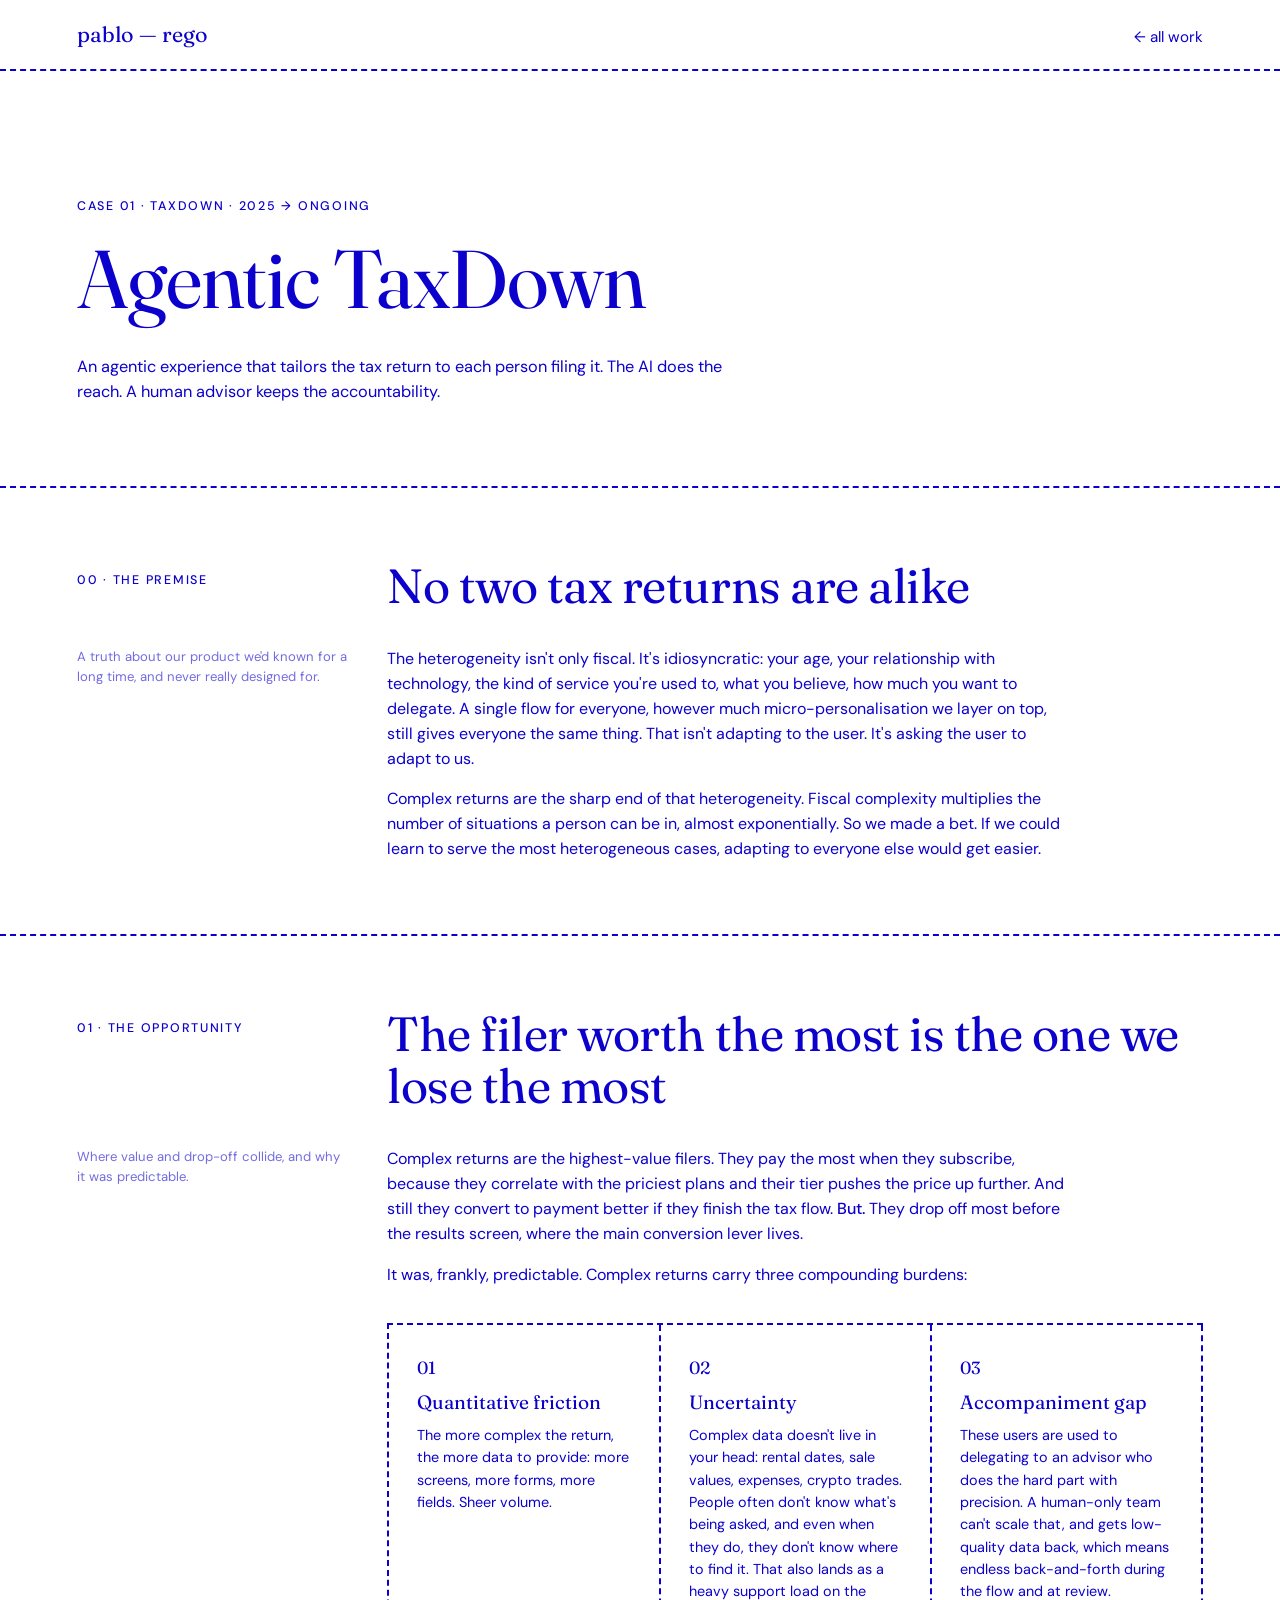
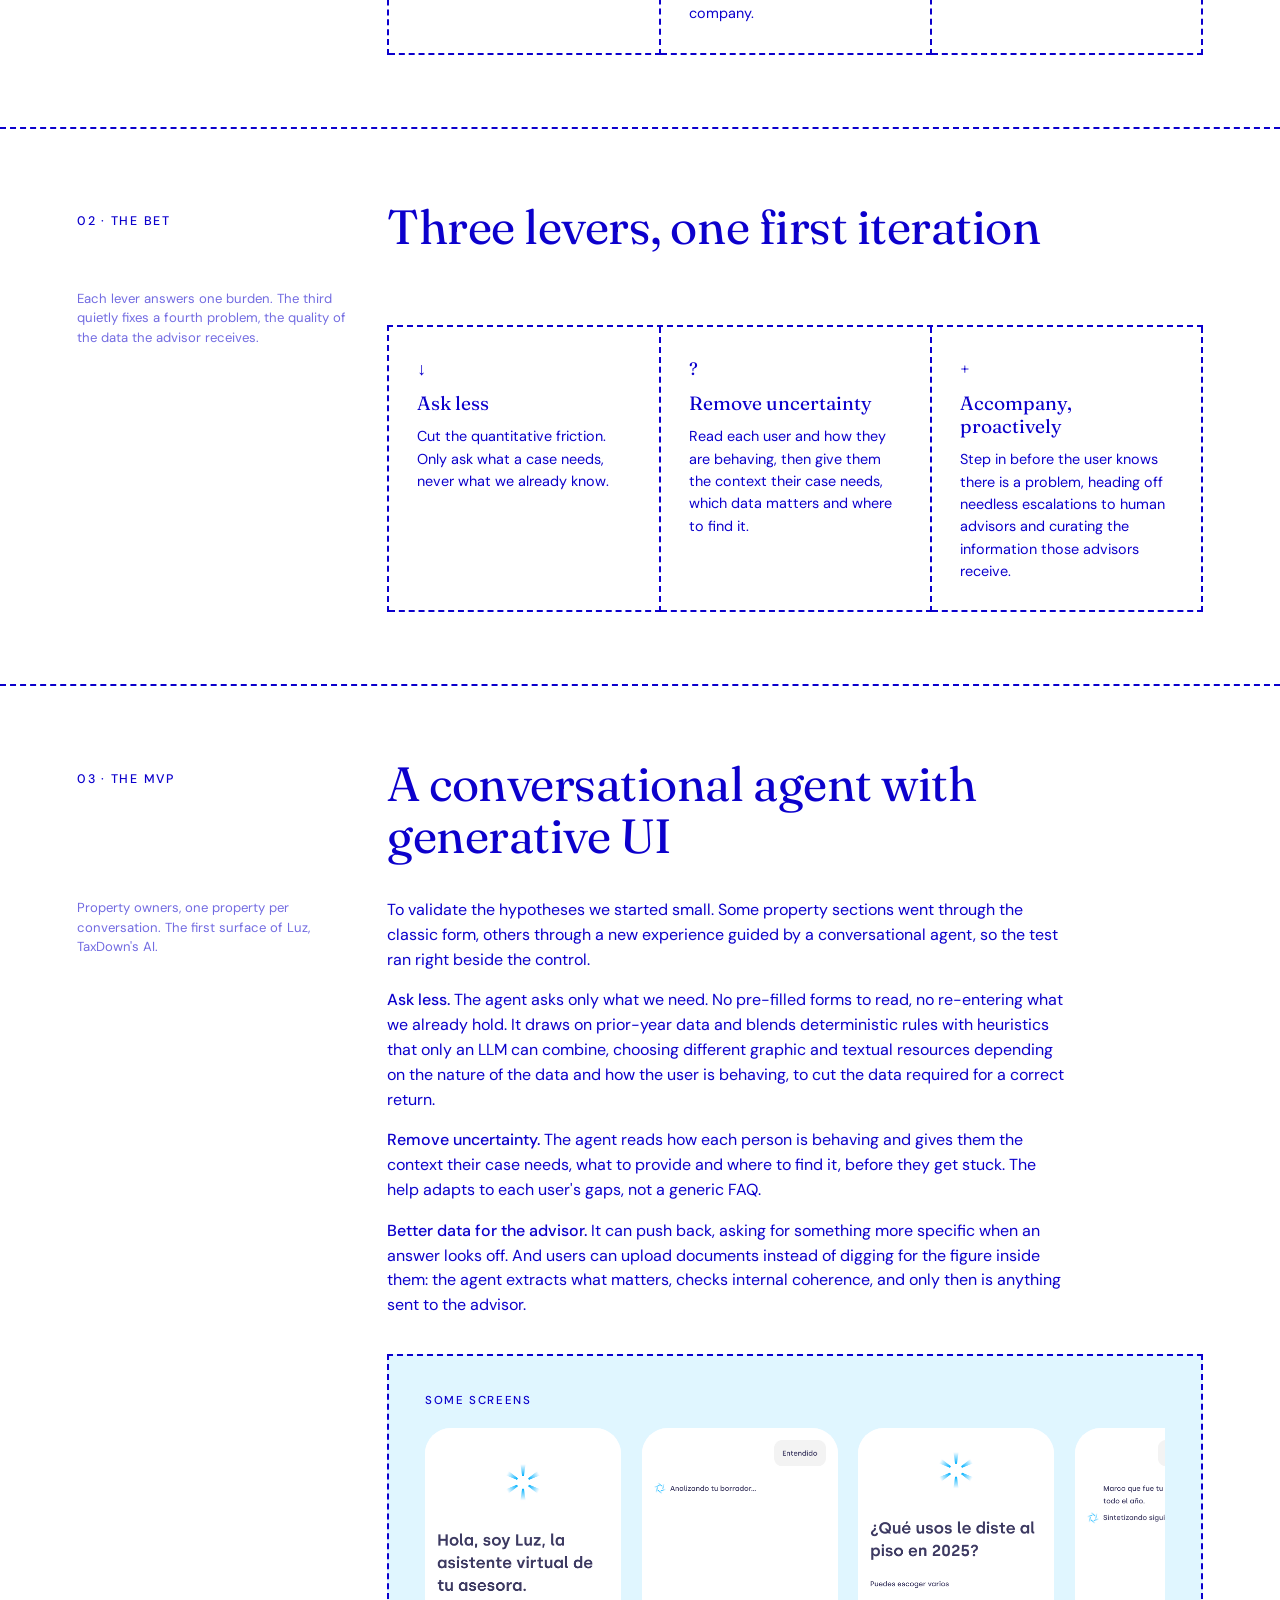
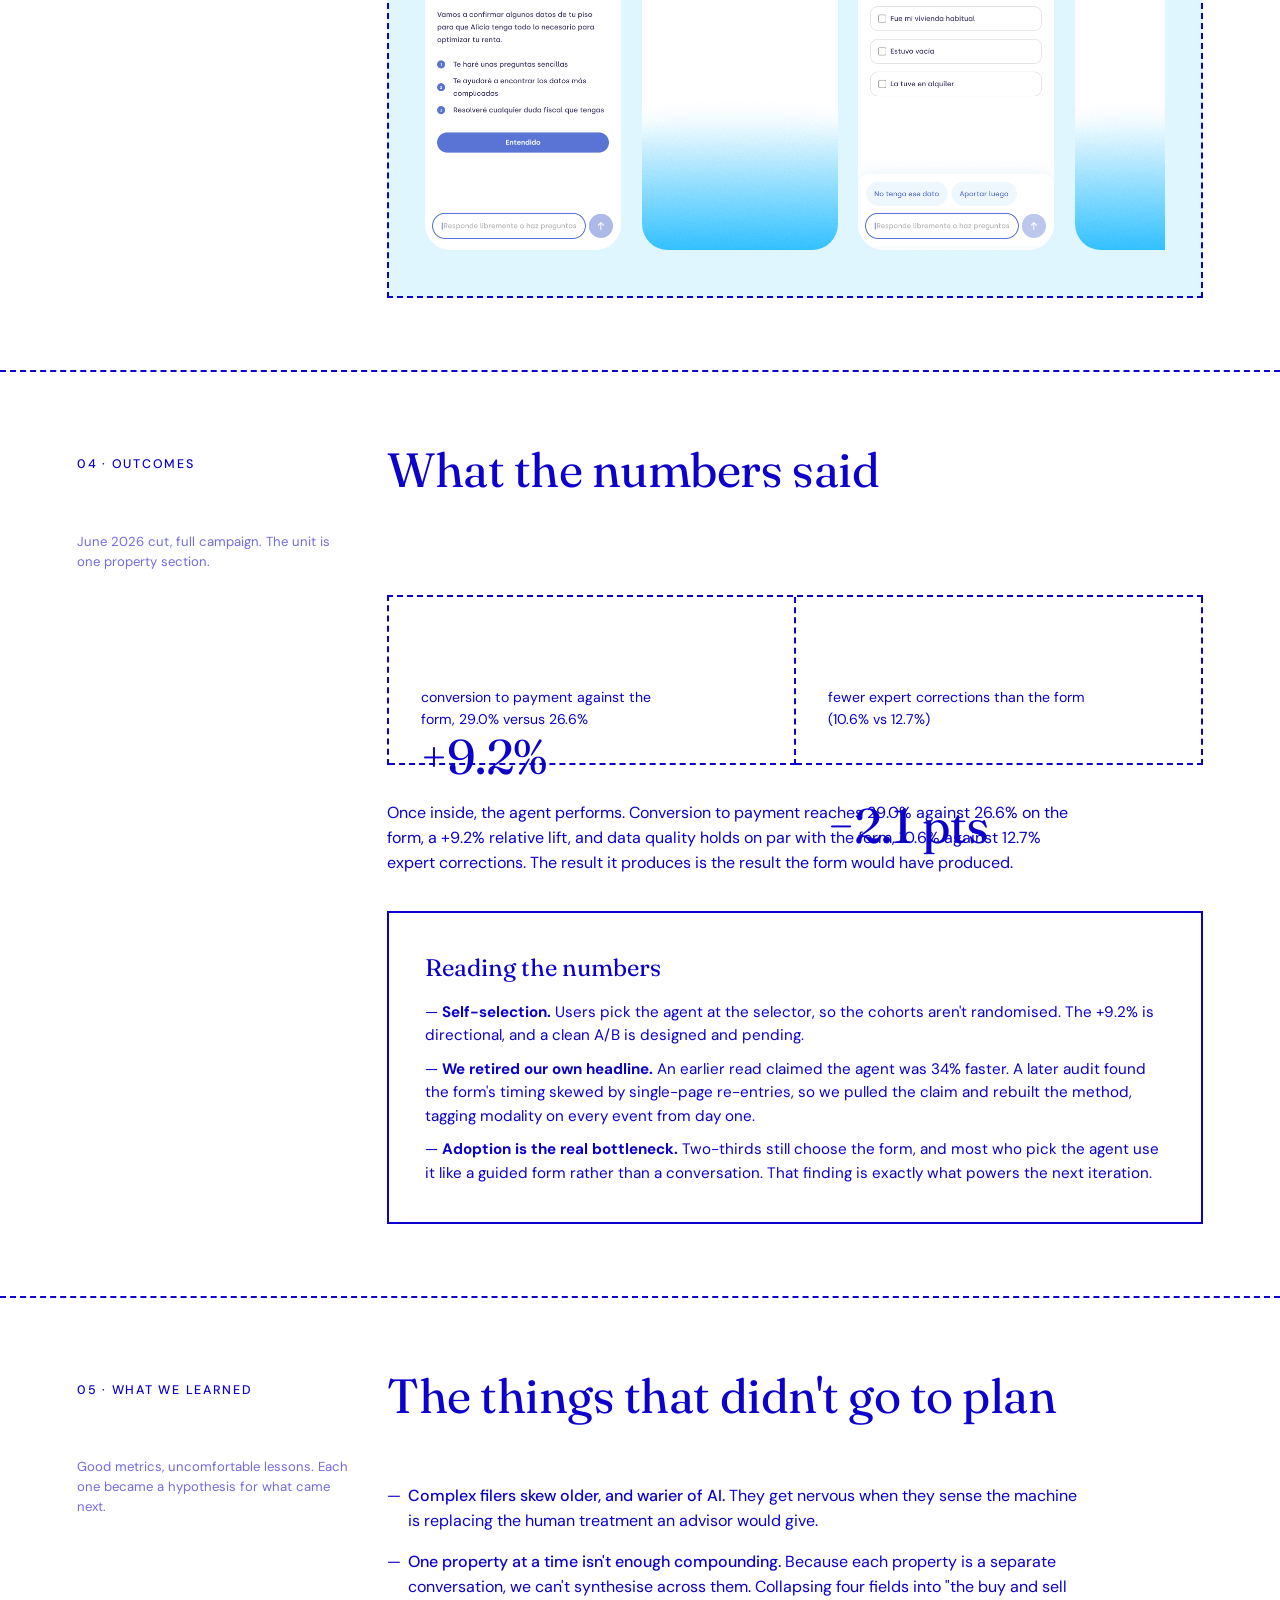
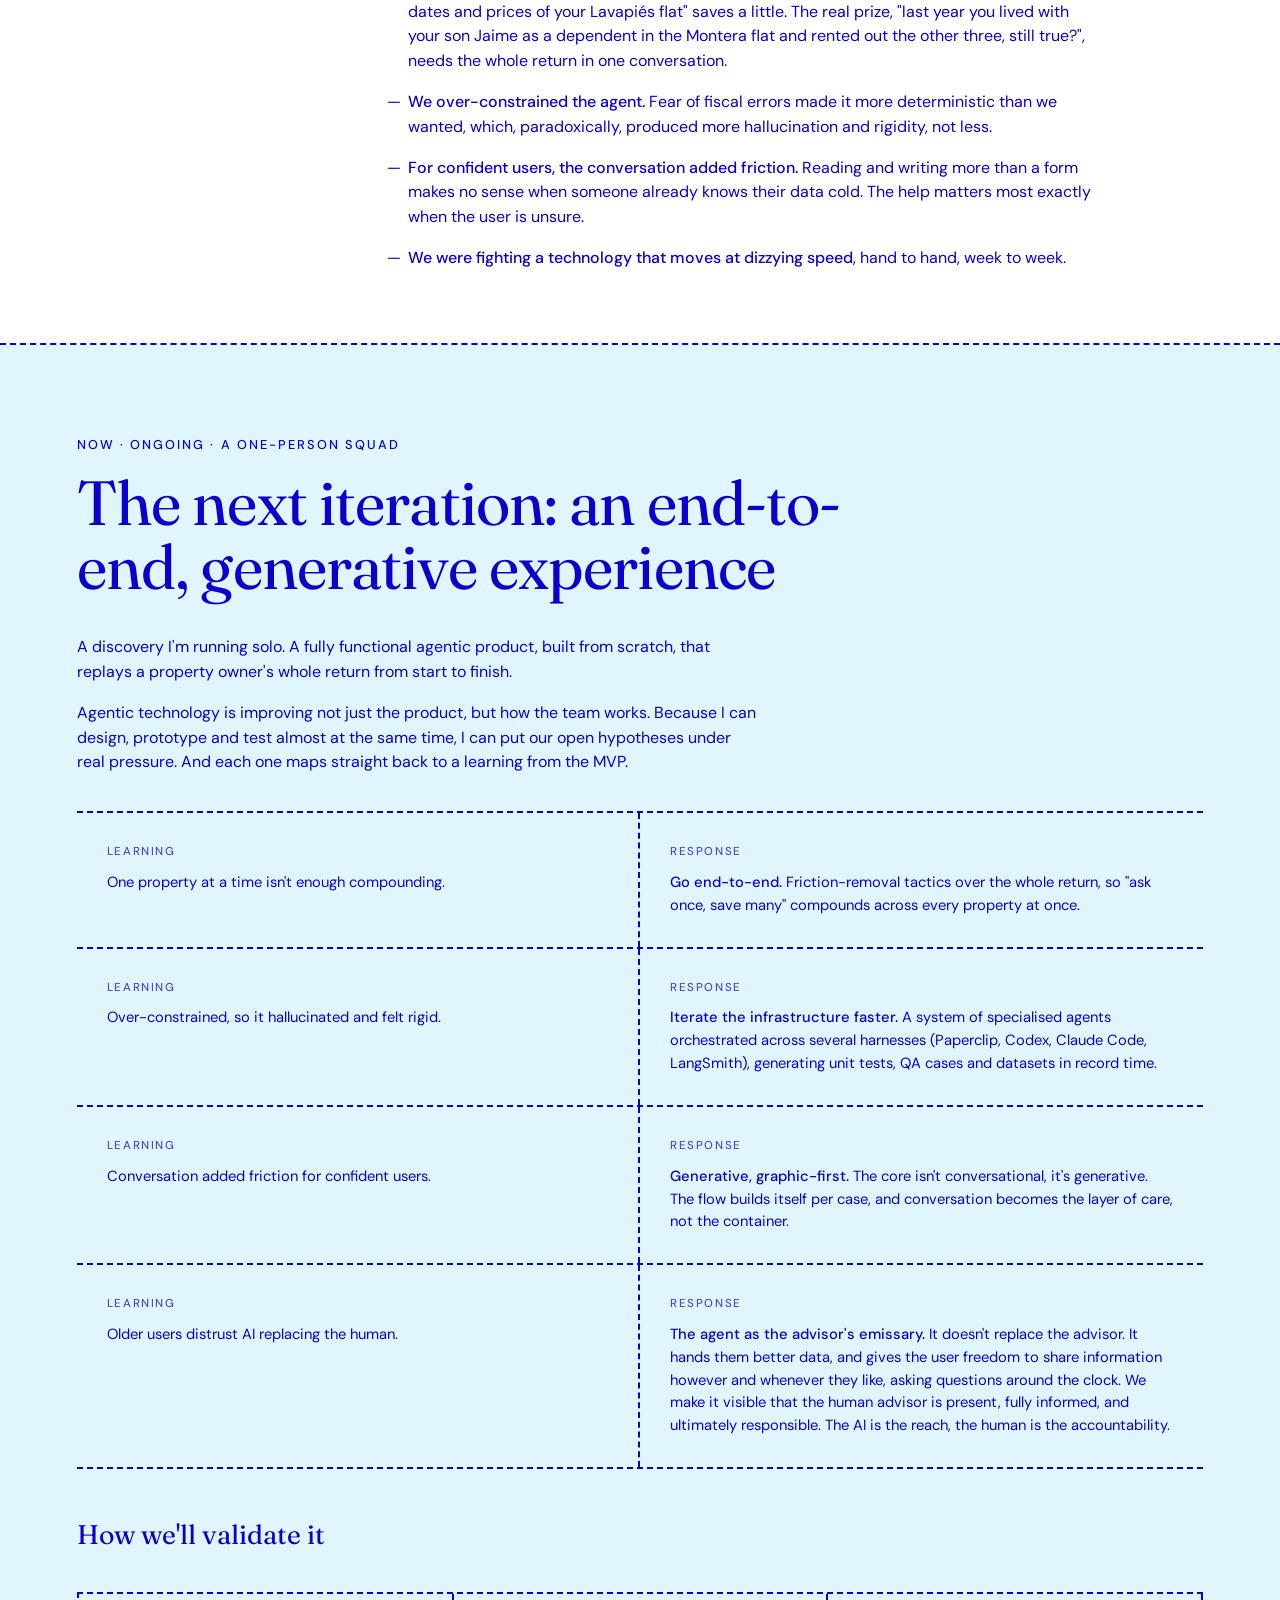
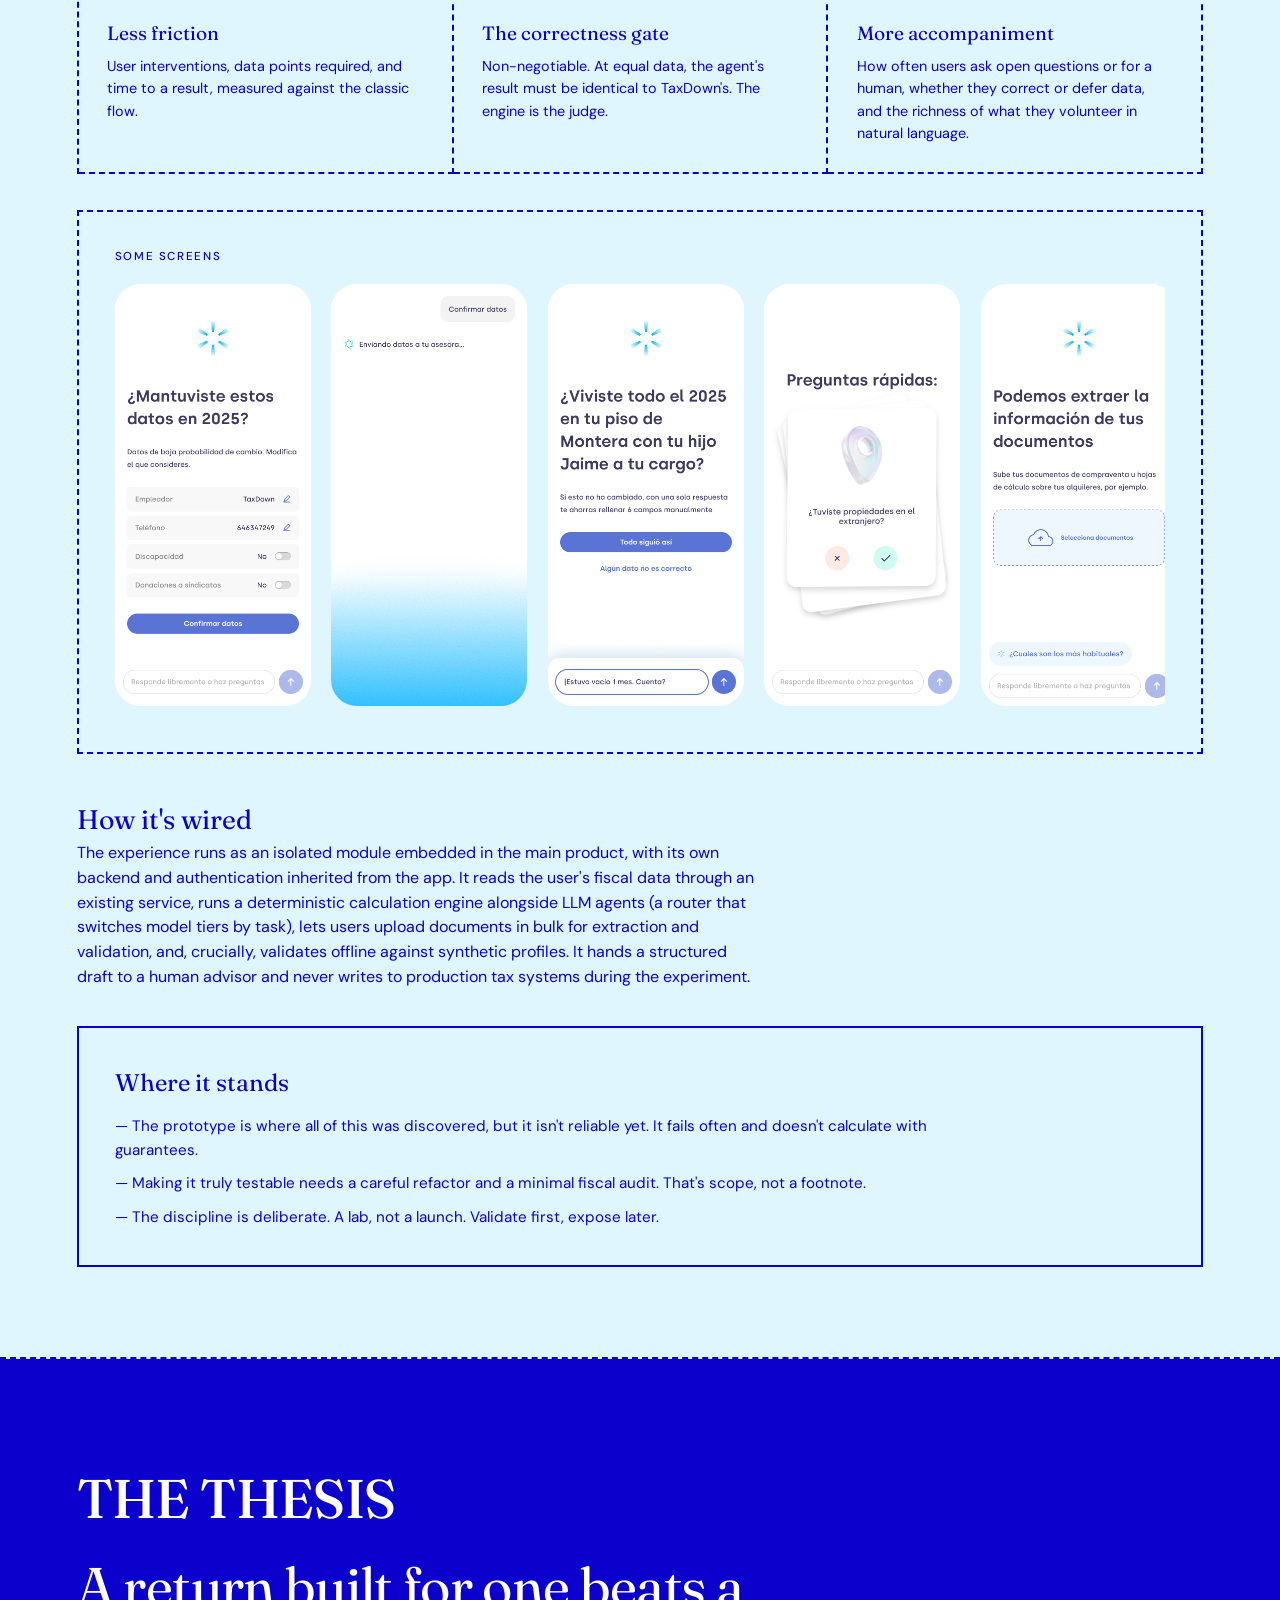
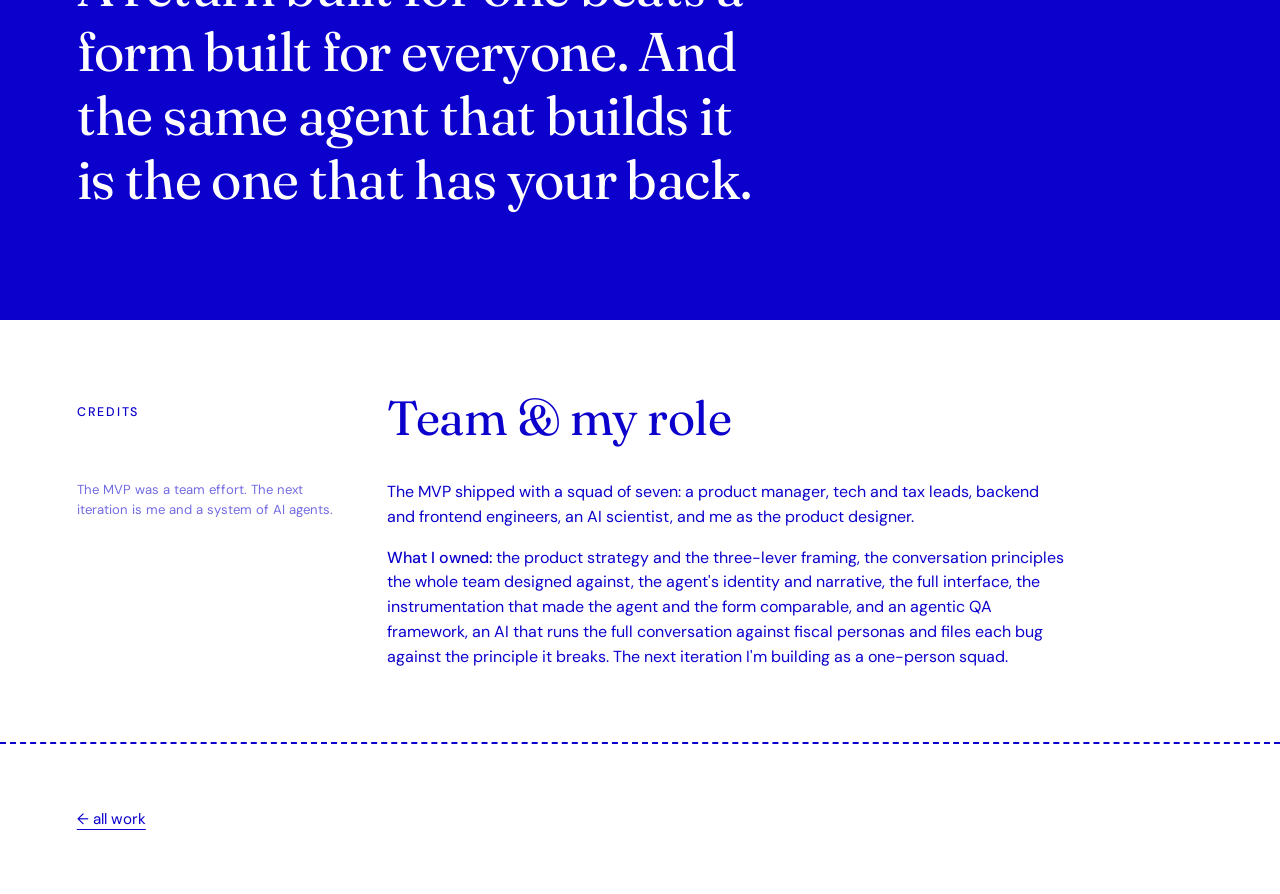
==== case-tax-agent.html @ 316eb9f5 "Deploy 2026 portfolio Co-Authored-By: Claude Opus 4.8 <noreply@anthropic.com>" ====
<!doctype html>
<html lang="en">
<head>
<meta charset="utf-8">
<meta name="viewport" content="width=device-width, initial-scale=1">
<title>Agentic TaxDown — case study · pablo rego</title>
<meta name="description" content="Case study: an agentic experience that tailors the tax return to each person. A shipped MVP at TaxDown and the end-to-end generative experience now reimagining it.">

<link rel="preconnect" href="https://fonts.googleapis.com">
<link rel="preconnect" href="https://fonts.gstatic.com" crossorigin>
<link href="https://fonts.googleapis.com/css2?family=Fraunces:opsz,wght@9..144,400;9..144,500&family=DM+Sans:opsz,wght@9..40,400;9..40,500&display=swap" rel="stylesheet">
<link rel="stylesheet" href="styles.css">
</head>

<body class="theme-luz">

<header class="site-head">
  <div class="wrap inner">
    <a class="brand" href="index.html">pablo — rego</a>
    <a class="back" href="index.html#work">← all work</a>
  </div>
</header>

<main>

  <!-- ============ hero (single column) ============ -->
  <section class="hero casehero wrap plx">
    <p class="kicker rv">Case 01 · TaxDown · 2025 → ongoing</p>
    <h1 class="rv" data-depth="-0.02">Agentic TaxDown</h1>
    <p class="sub rv">
      An agentic experience that tailors the tax return to each person filing it.
      The AI does the reach. A human advisor keeps the accountability.
    </p>
  </section>

  <!-- ============ 00 — premise (full width) ============ -->
  <section class="chapter wrap">
    <div class="ch-head">
      <span class="ch-num">00 · The premise</span>
      <h2 class="ch-title rv">No two tax returns are alike</h2>
    </div>
    <div class="ch-body plx">
      <aside class="rv"><p>A truth about our product we'd known for a long time, and never really designed for.</p></aside>
      <div>
        <div class="prose rv">
          <p>
            The heterogeneity isn't only fiscal. It's idiosyncratic: your age, your
            relationship with technology, the kind of service you're used to, what you
            believe, how much you want to delegate. A single flow for everyone, however
            much micro-personalisation we layer on top, still gives everyone the same
            thing. That isn't adapting to the user. It's asking the user to adapt to us.
          </p>
          <p>
            Complex returns are the sharp end of that heterogeneity. Fiscal complexity
            multiplies the number of situations a person can be in, almost exponentially.
            So we made a bet. If we could learn to serve the most heterogeneous cases,
            adapting to everyone else would get easier.
          </p>
        </div>
      </div>
    </div>
  </section>

  <!-- ============ 01 — opportunity ============ -->
  <section class="chapter wrap">
    <div class="ch-head">
      <span class="ch-num">01 · The opportunity</span>
      <h2 class="ch-title rv">The filer worth the most is the one we lose the most</h2>
    </div>
    <div class="ch-body plx">
      <aside class="rv"><p>Where value and drop-off collide, and why it was predictable.</p></aside>
      <div>
        <div class="prose rv">
          <p>
            Complex returns are the highest-value filers. They pay the most when they
            subscribe, because they correlate with the priciest plans and their tier pushes
            the price up further. And still they convert to payment better if they finish the
            tax flow. <b>But.</b> They drop off most before the results screen, where the
            main conversion lever lives.
          </p>
          <p>It was, frankly, predictable. Complex returns carry three compounding burdens:</p>
        </div>
        <div class="cards rv">
          <div class="card"><span class="idx">01</span><h4>Quantitative friction</h4><p>The more complex the return, the more data to provide: more screens, more forms, more fields. Sheer volume.</p></div>
          <div class="card"><span class="idx">02</span><h4>Uncertainty</h4><p>Complex data doesn't live in your head: rental dates, sale values, expenses, crypto trades. People often don't know what's being asked, and even when they do, they don't know where to find it. That also lands as a heavy support load on the company.</p></div>
          <div class="card"><span class="idx">03</span><h4>Accompaniment gap</h4><p>These users are used to delegating to an advisor who does the hard part with precision. A human-only team can't scale that, and gets low-quality data back, which means endless back-and-forth during the flow and at review.</p></div>
        </div>
      </div>
    </div>
  </section>

  <!-- ============ 02 — the bet ============ -->
  <section class="chapter wrap">
    <div class="ch-head">
      <span class="ch-num">02 · The bet</span>
      <h2 class="ch-title rv">Three levers, one first iteration</h2>
    </div>
    <div class="ch-body plx">
      <aside class="rv"><p>Each lever answers one burden. The third quietly fixes a fourth problem, the quality of the data the advisor receives.</p></aside>
      <div>
        <div class="cards rv">
          <div class="card"><span class="idx">↓</span><h4>Ask less</h4><p>Cut the quantitative friction. Only ask what a case needs, never what we already know.</p></div>
          <div class="card"><span class="idx">?</span><h4>Remove uncertainty</h4><p>Read each user and how they are behaving, then give them the context their case needs, which data matters and where to find it.</p></div>
          <div class="card"><span class="idx">+</span><h4>Accompany, proactively</h4><p>Step in before the user knows there is a problem, heading off needless escalations to human advisors and curating the information those advisors receive.</p></div>
        </div>
      </div>
    </div>
  </section>

  <!-- ============ 03 — the MVP ============ -->
  <section class="chapter wrap">
    <div class="ch-head">
      <span class="ch-num">03 · The MVP</span>
      <h2 class="ch-title rv">A conversational agent with generative UI</h2>
    </div>
    <div class="ch-body plx">
      <aside class="rv">
        <p>Property owners, one property per conversation. The first surface of Luz, TaxDown's AI.</p>
      </aside>
      <div>
        <div class="prose rv">
          <p>
            To validate the hypotheses we started small. Some property sections went through
            the classic form, others through a new experience guided by a conversational
            agent, so the test ran right beside the control.
          </p>
          <p>
            <b>Ask less.</b> The agent asks only what we need. No pre-filled forms to read,
            no re-entering what we already hold. It draws on prior-year data and blends
            deterministic rules with heuristics that only an LLM can combine, choosing
            different graphic and textual resources depending on the nature of the data and
            how the user is behaving, to cut the data required for a correct return.
          </p>
          <p>
            <b>Remove uncertainty.</b> The agent reads how each person is behaving and gives
            them the context their case needs, what to provide and where to find it, before
            they get stuck. The help adapts to each user's gaps, not a generic FAQ.
          </p>
          <p>
            <b>Better data for the advisor.</b> It can push back, asking for something more
            specific when an answer looks off. And users can upload documents instead of
            digging for the figure inside them: the agent extracts what matters, checks
            internal coherence, and only then is anything sent to the advisor.
          </p>
        </div>

        <div class="flowband">
          <p class="flow-lbl">Some screens</p>
          <div class="flow">
            <div class="phone"><div class="screen"><img src="[data-uri]" alt="Luz intro"></div></div>
            <div class="phone"><div class="screen"><img src="[data-uri]" alt="Reading the draft"></div></div>
            <div class="phone"><div class="screen"><img src="[data-uri]" alt="Generated checkbox card"></div></div>
            <div class="phone"><div class="screen"><img src="[data-uri]" alt="Confirm and compose"></div></div>
            <div class="phone"><div class="screen"><img src="[data-uri]" alt="Document upload"></div></div>
          </div>
        </div>
      </div>
    </div>
  </section>

  <!-- ============ 04 — outcomes (metrics at the end of the MVP) ============ -->
  <section class="chapter wrap" id="outcomes">
    <div class="ch-head">
      <span class="ch-num">04 · Outcomes</span>
      <h2 class="ch-title rv">What the numbers said</h2>
    </div>
    <div class="ch-body plx">
      <aside class="rv"><p>June 2026 cut, full campaign. The unit is one property section.</p></aside>
      <div>
        <div class="kpis rv plx">
          <div class="kpi"><b data-depth="0.03">+9.2%</b><span>conversion to payment against the form, 29.0% versus 26.6%</span></div>
          <div class="kpi"><b data-depth="0.05">−2.1 pts</b><span>fewer expert corrections than the form (10.6% vs 12.7%)</span></div>
        </div>

        <div class="prose rv" style="margin-top:clamp(26px,4vh,44px)">
          <p>
            Once inside, the agent performs. Conversion to payment reaches 29.0% against
            26.6% on the form, a +9.2% relative lift, and data quality holds on par with the
            form, 10.6% against 12.7% expert corrections. The result it produces is the
            result the form would have produced.
          </p>
        </div>

        <div class="callout rv">
          <h4>Reading the numbers</h4>
          <ul>
            <li><b>Self-selection.</b> Users pick the agent at the selector, so the cohorts aren't randomised. The +9.2% is directional, and a clean A/B is designed and pending.</li>
            <li><b>We retired our own headline.</b> An earlier read claimed the agent was 34% faster. A later audit found the form's timing skewed by single-page re-entries, so we pulled the claim and rebuilt the method, tagging modality on every event from day one.</li>
            <li><b>Adoption is the real bottleneck.</b> Two-thirds still choose the form, and most who pick the agent use it like a guided form rather than a conversation. That finding is exactly what powers the next iteration.</li>
          </ul>
        </div>
      </div>
    </div>
  </section>

  <!-- ============ 05 — learnings ============ -->
  <section class="chapter wrap">
    <div class="ch-head">
      <span class="ch-num">05 · What we learned</span>
      <h2 class="ch-title rv">The things that didn't go to plan</h2>
    </div>
    <div class="ch-body plx">
      <aside class="rv"><p>Good metrics, uncomfortable lessons. Each one became a hypothesis for what came next.</p></aside>
      <div>
        <ul class="blist rv">
          <li><b>Complex filers skew older, and warier of AI.</b> They get nervous when they sense the machine is replacing the human treatment an advisor would give.</li>
          <li><b>One property at a time isn't enough compounding.</b> Because each property is a separate conversation, we can't synthesise across them. Collapsing four fields into "the buy and sell dates and prices of your Lavapiés flat" saves a little. The real prize, "last year you lived with your son Jaime as a dependent in the Montera flat and rented out the other three, still true?", needs the whole return in one conversation.</li>
          <li><b>We over-constrained the agent.</b> Fear of fiscal errors made it more deterministic than we wanted, which, paradoxically, produced more hallucination and rigidity, not less.</li>
          <li><b>For confident users, the conversation added friction.</b> Reading and writing more than a form makes no sense when someone already knows their data cold. The help matters most exactly when the user is unsure.</li>
          <li><b>We were fighting a technology that moves at dizzying speed</b>, hand to hand, week to week.</li>
        </ul>
      </div>
    </div>
  </section>

  <!-- ============ the next iteration — set apart as a milestone ============ -->
  <section class="milestone plx">
    <div class="wrap">
      <p class="m-eyebrow rv">Now · ongoing · a one-person squad</p>
      <h2 class="m-title rv">The next iteration: an end-to-end, generative experience</h2>
      <div class="prose rv">
        <p>A discovery I'm running solo. A fully functional agentic product, built from scratch, that replays a property owner's whole return from start to finish.</p>
        <p>
          Agentic technology is improving not just the product, but how the team works.
          Because I can design, prototype and test almost at the same time, I can put our
          open hypotheses under real pressure. And each one maps straight back to a learning
          from the MVP.
        </p>
      </div>

      <div class="maps rv">
        <div class="map">
          <div class="from"><h6>Learning</h6><p>One property at a time isn't enough compounding.</p></div>
          <div class="to"><h6>Response</h6><p><strong>Go end-to-end.</strong> Friction-removal tactics over the whole return, so "ask once, save many" compounds across every property at once.</p></div>
        </div>
        <div class="map">
          <div class="from"><h6>Learning</h6><p>Over-constrained, so it hallucinated and felt rigid.</p></div>
          <div class="to"><h6>Response</h6><p><strong>Iterate the infrastructure faster.</strong> A system of specialised agents orchestrated across several harnesses (Paperclip, Codex, Claude Code, LangSmith), generating unit tests, QA cases and datasets in record time.</p></div>
        </div>
        <div class="map">
          <div class="from"><h6>Learning</h6><p>Conversation added friction for confident users.</p></div>
          <div class="to"><h6>Response</h6><p><strong>Generative, graphic-first.</strong> The core isn't conversational, it's generative. The flow builds itself per case, and conversation becomes the layer of care, not the container.</p></div>
        </div>
        <div class="map">
          <div class="from"><h6>Learning</h6><p>Older users distrust AI replacing the human.</p></div>
          <div class="to"><h6>Response</h6><p><strong>The agent as the advisor's emissary.</strong> It doesn't replace the advisor. It hands them better data, and gives the user freedom to share information however and whenever they like, asking questions around the clock. We make it visible that the human advisor is present, fully informed, and ultimately responsible. The AI is the reach, the human is the accountability.</p></div>
        </div>
      </div>

      <h3 class="sub-h rv">How we'll validate it</h3>
      <div class="cards rv">
        <div class="card"><h4>Less friction</h4><p>User interventions, data points required, and time to a result, measured against the classic flow.</p></div>
        <div class="card"><h4>The correctness gate</h4><p>Non-negotiable. At equal data, the agent's result must be identical to TaxDown's. The engine is the judge.</p></div>
        <div class="card"><h4>More accompaniment</h4><p>How often users ask open questions or for a human, whether they correct or defer data, and the richness of what they volunteer in natural language.</p></div>
      </div>

      <div class="flowband">
        <p class="flow-lbl">Some screens</p>
        <div class="flow">
          <div class="phone"><div class="screen"><img src="[data-uri]" alt="Confirm stable data in one block"></div></div>
          <div class="phone"><div class="screen"><img src="[data-uri]" alt="Sending the case to the advisor"></div></div>
          <div class="phone"><div class="screen"><img src="[data-uri]" alt="One question that fills six fields"></div></div>
          <div class="phone"><div class="screen"><img src="[data-uri]" alt="Quick yes/no cards"></div></div>
          <div class="phone"><div class="screen"><img src="[data-uri]" alt="Bulk document upload"></div></div>
        </div>
      </div>

      <h3 class="sub-h rv">How it's wired</h3>
      <div class="prose rv">
        <p>
          The experience runs as an isolated module embedded in the main product, with its
          own backend and authentication inherited from the app. It reads the user's fiscal
          data through an existing service, runs a deterministic calculation engine alongside
          LLM agents (a router that switches model tiers by task), lets users upload documents
          in bulk for extraction and validation, and, crucially, validates offline against
          synthetic profiles. It hands a structured draft to a human advisor and never writes
          to production tax systems during the experiment.
        </p>
      </div>

      <div class="callout rv">
        <h4>Where it stands</h4>
        <ul>
          <li>The prototype is where all of this was discovered, but it isn't reliable yet. It fails often and doesn't calculate with guarantees.</li>
          <li>Making it truly testable needs a careful refactor and a minimal fiscal audit. That's scope, not a footnote.</li>
          <li>The discipline is deliberate. A lab, not a launch. Validate first, expose later.</li>
        </ul>
      </div>
    </div>
  </section>

  <!-- ============ thesis close ============ -->
  <section class="invert">
    <div class="thesis wrap">
      <p class="k kicker rv">The thesis</p>
      <p class="rv">A return built for one beats a form built for everyone. And the same agent that builds it is the one that has your back.</p>
    </div>
  </section>

  <!-- ============ team & my role (credits, at the very end) ============ -->
  <section class="chapter wrap">
    <div class="ch-head">
      <span class="ch-num">Credits</span>
      <h2 class="ch-title rv">Team &amp; my role</h2>
    </div>
    <div class="ch-body plx">
      <aside class="rv"><p>The MVP was a team effort. The next iteration is me and a system of AI agents.</p></aside>
      <div>
        <div class="prose rv">
          <p>The MVP shipped with a squad of seven: a product manager, tech and tax leads, backend and frontend engineers, an AI scientist, and me as the product designer.</p>
          <p>
            <b>What I owned:</b> the product strategy and the three-lever framing, the
            conversation principles the whole team designed against, the agent's identity and
            narrative, the full interface, the instrumentation that made the agent and the
            form comparable, and an agentic QA framework, an AI that runs the full
            conversation against fiscal personas and files each bug against the principle it
            breaks. The next iteration I'm building as a one-person squad.
          </p>
        </div>
      </div>
    </div>
  </section>

  <div class="endbar wrap">
    <a href="index.html#work">← all work</a>
  </div>

</main>

<script src="app.js"></script>
</body>
</html>
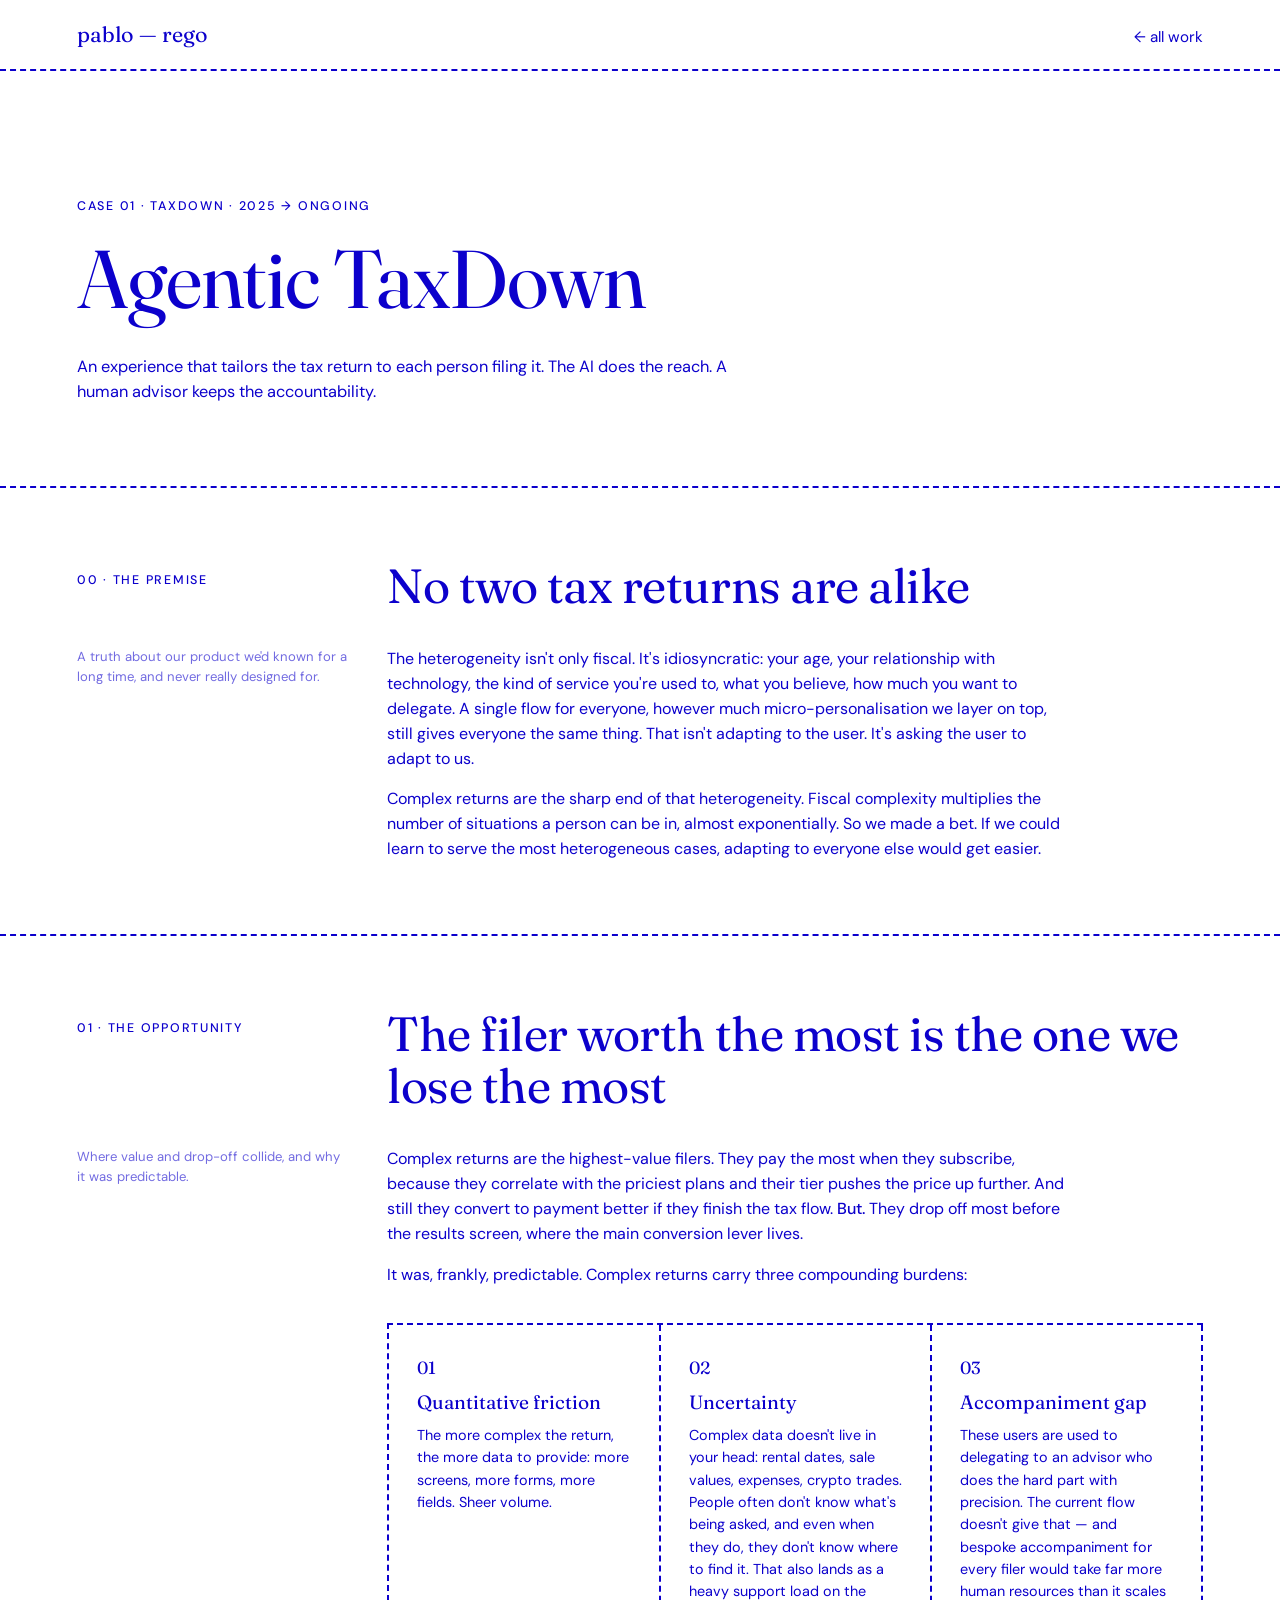
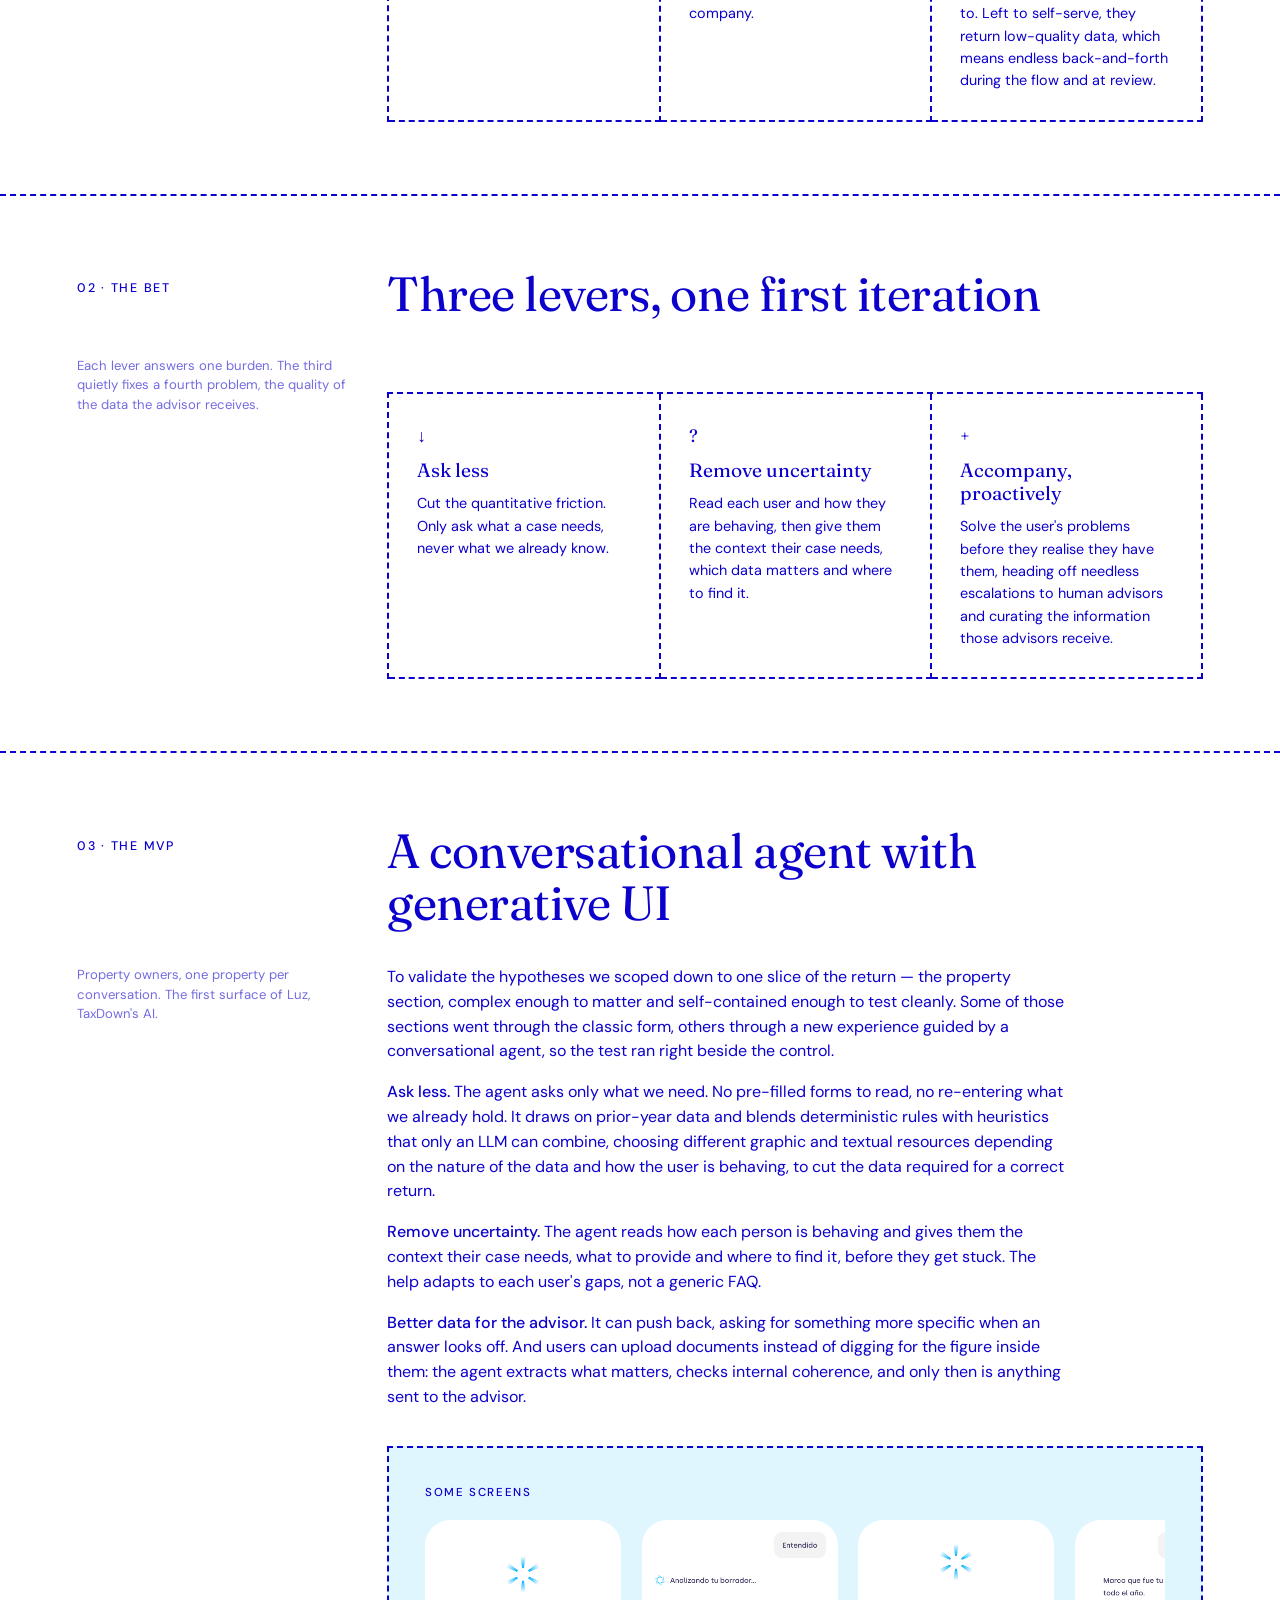
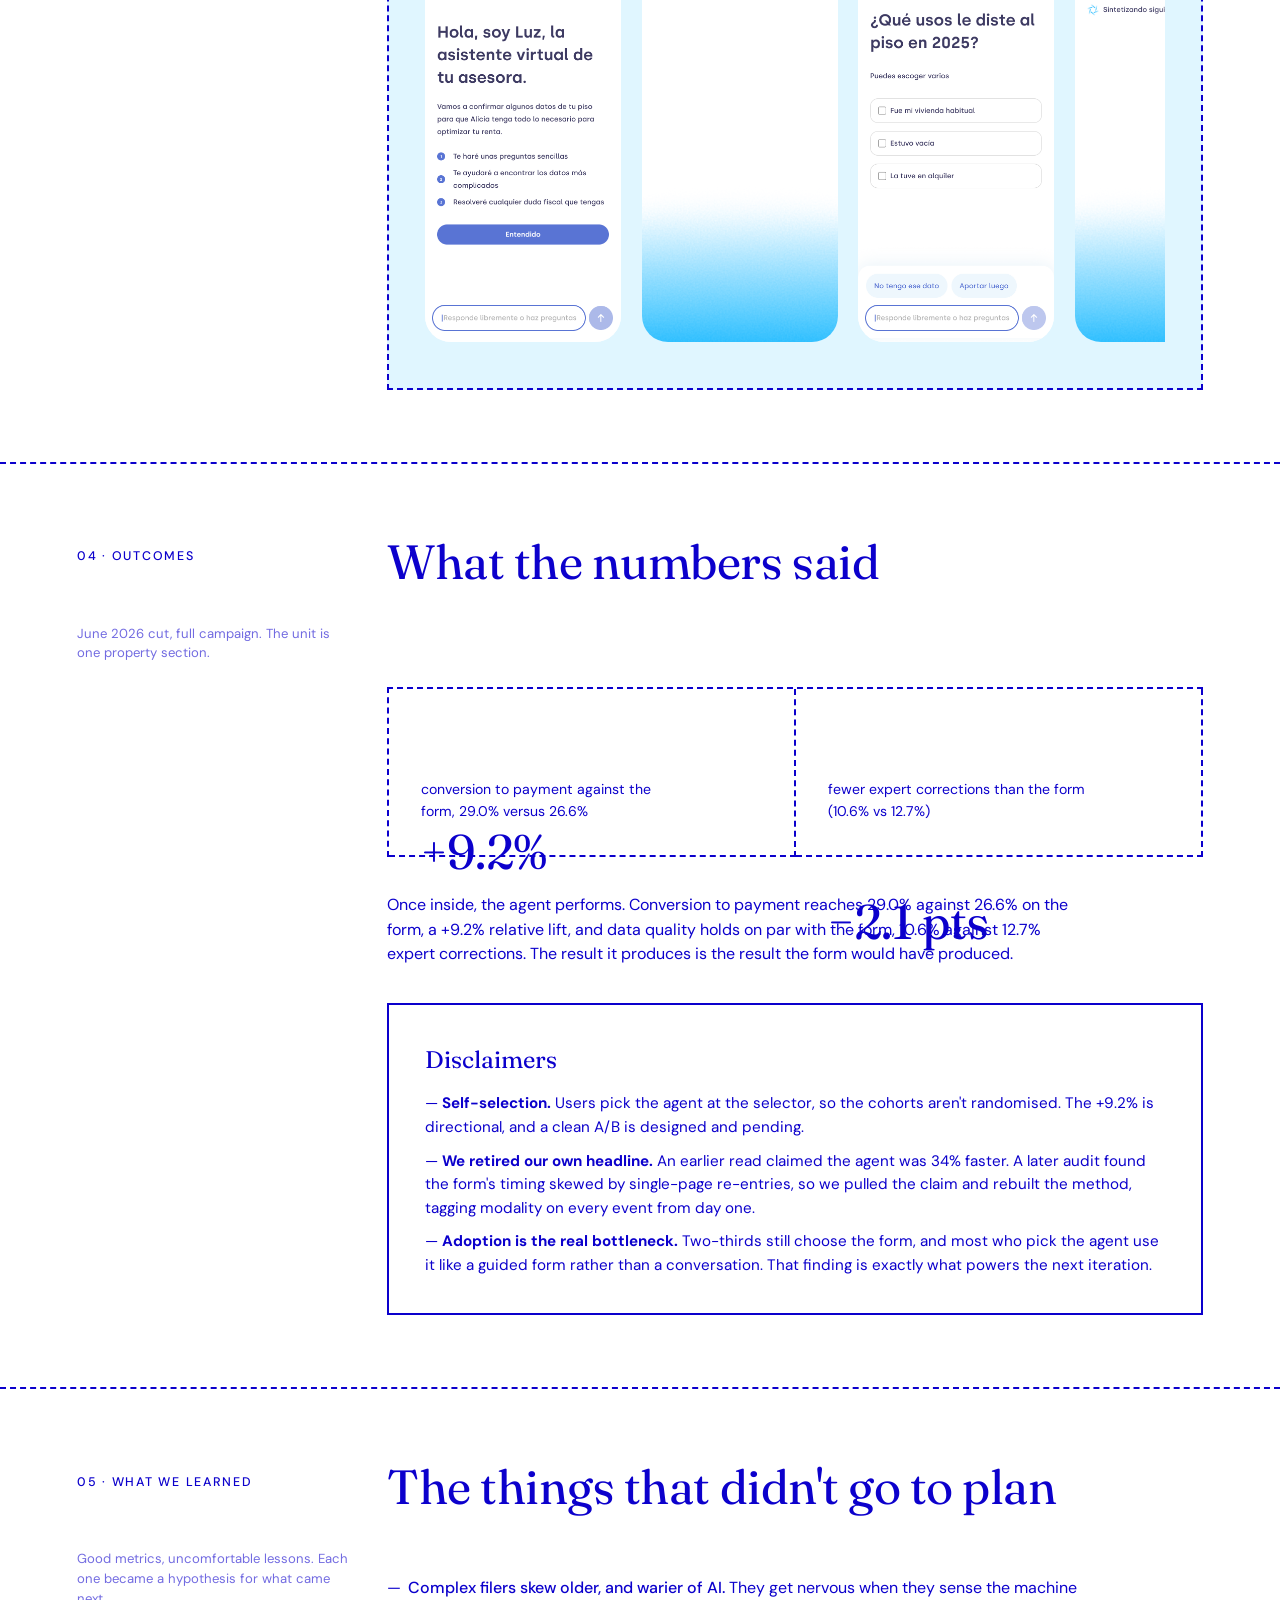
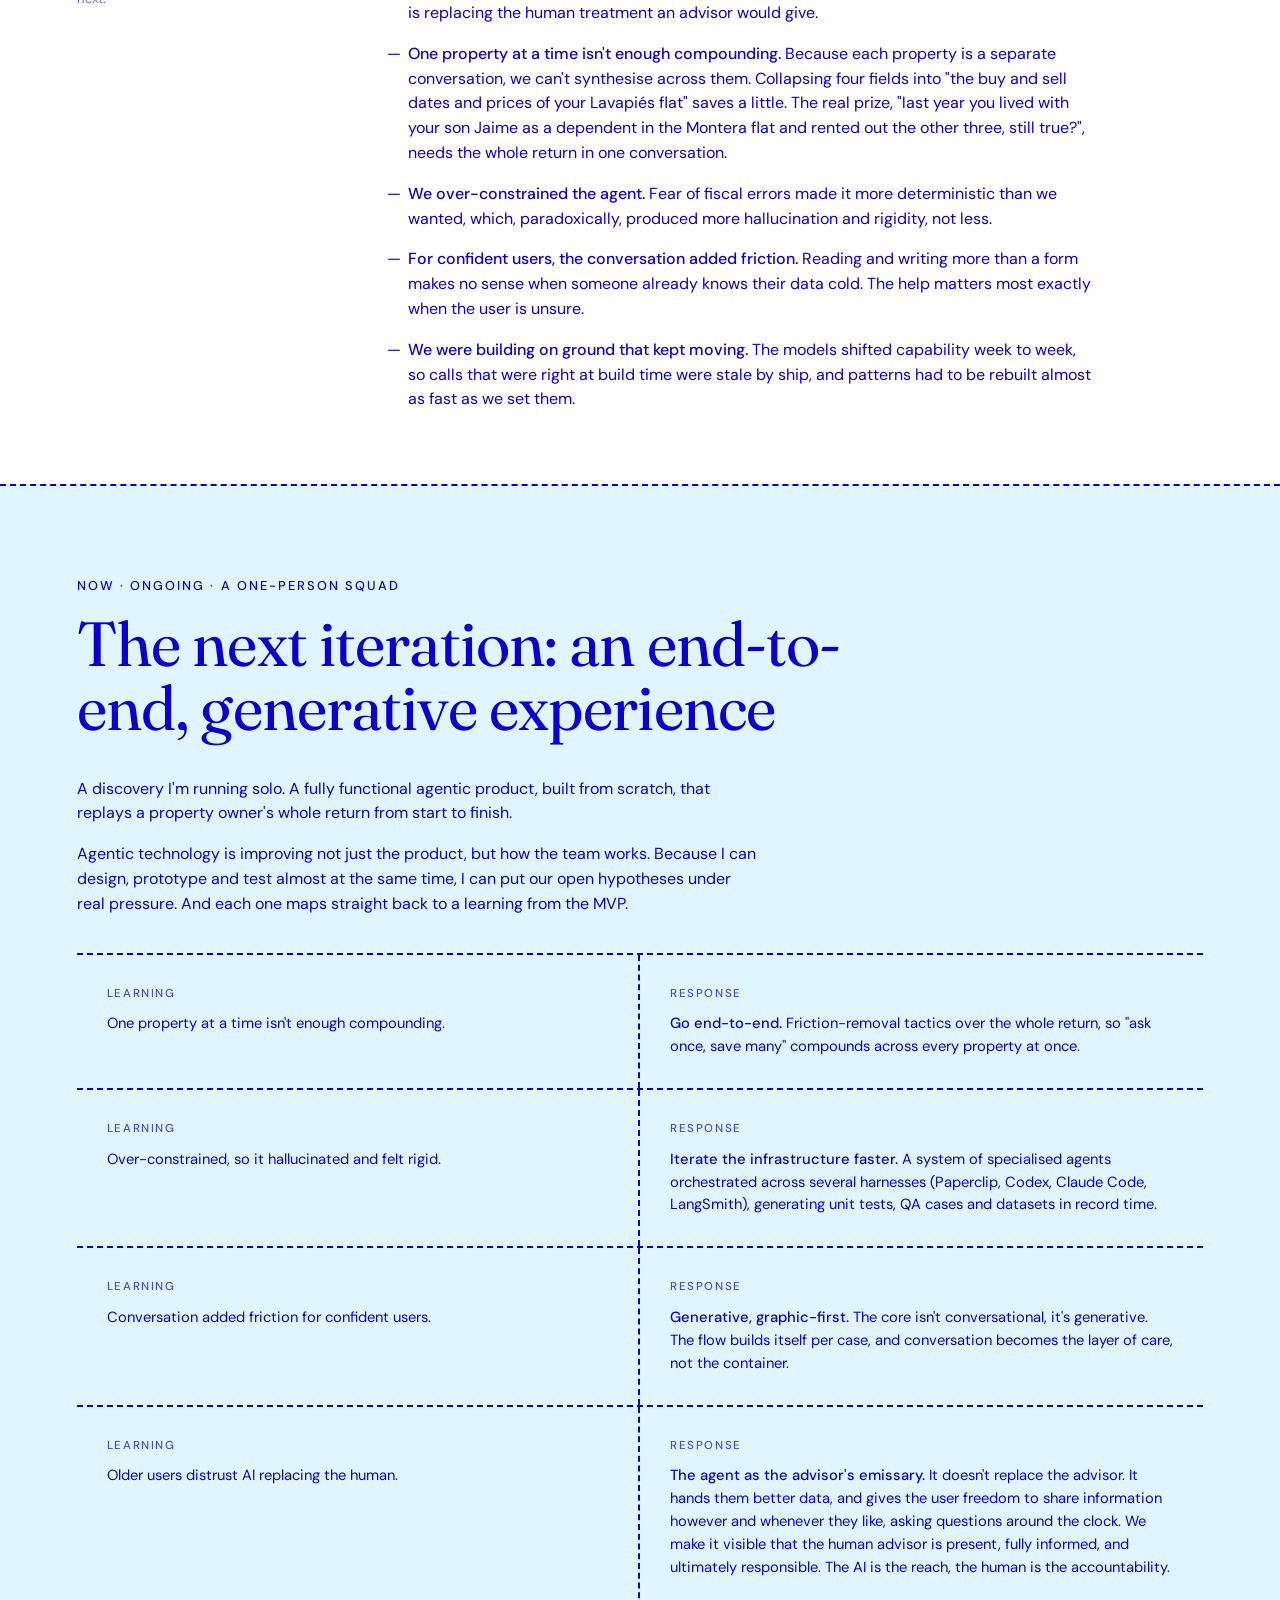
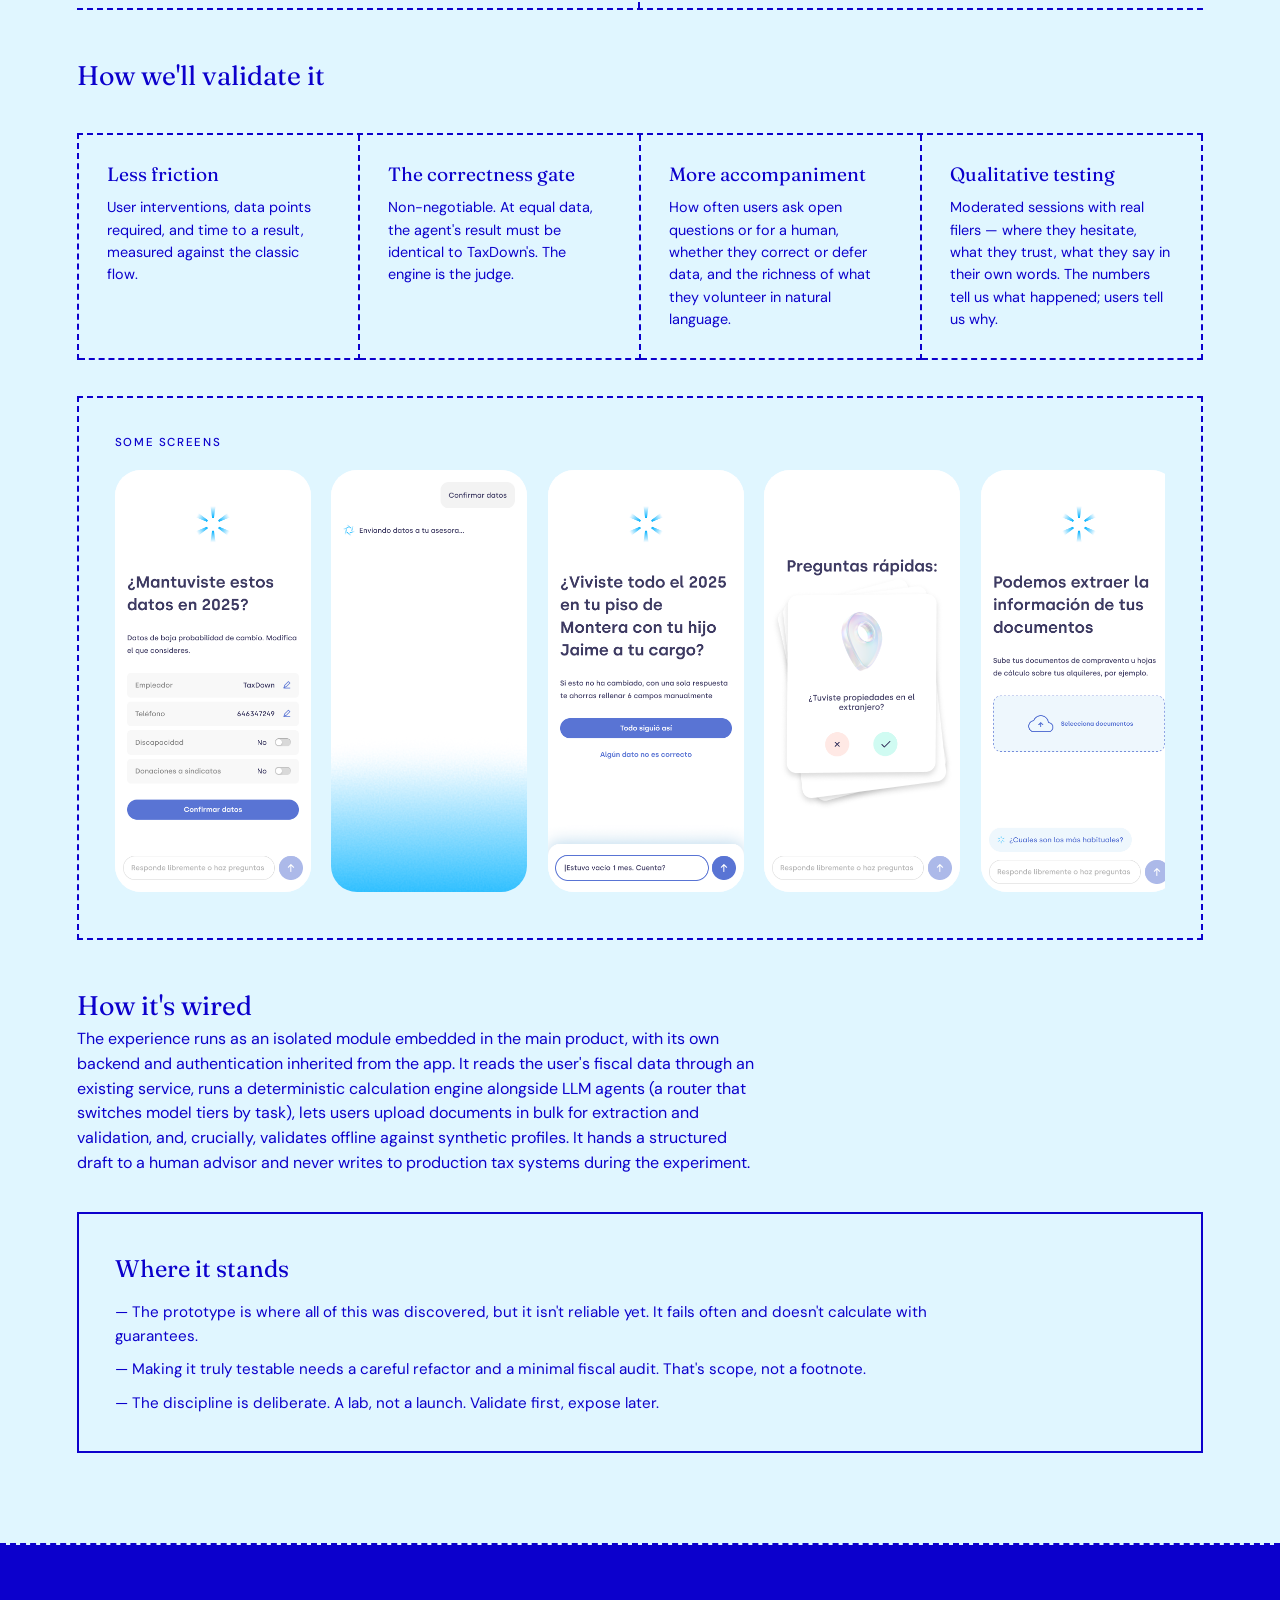
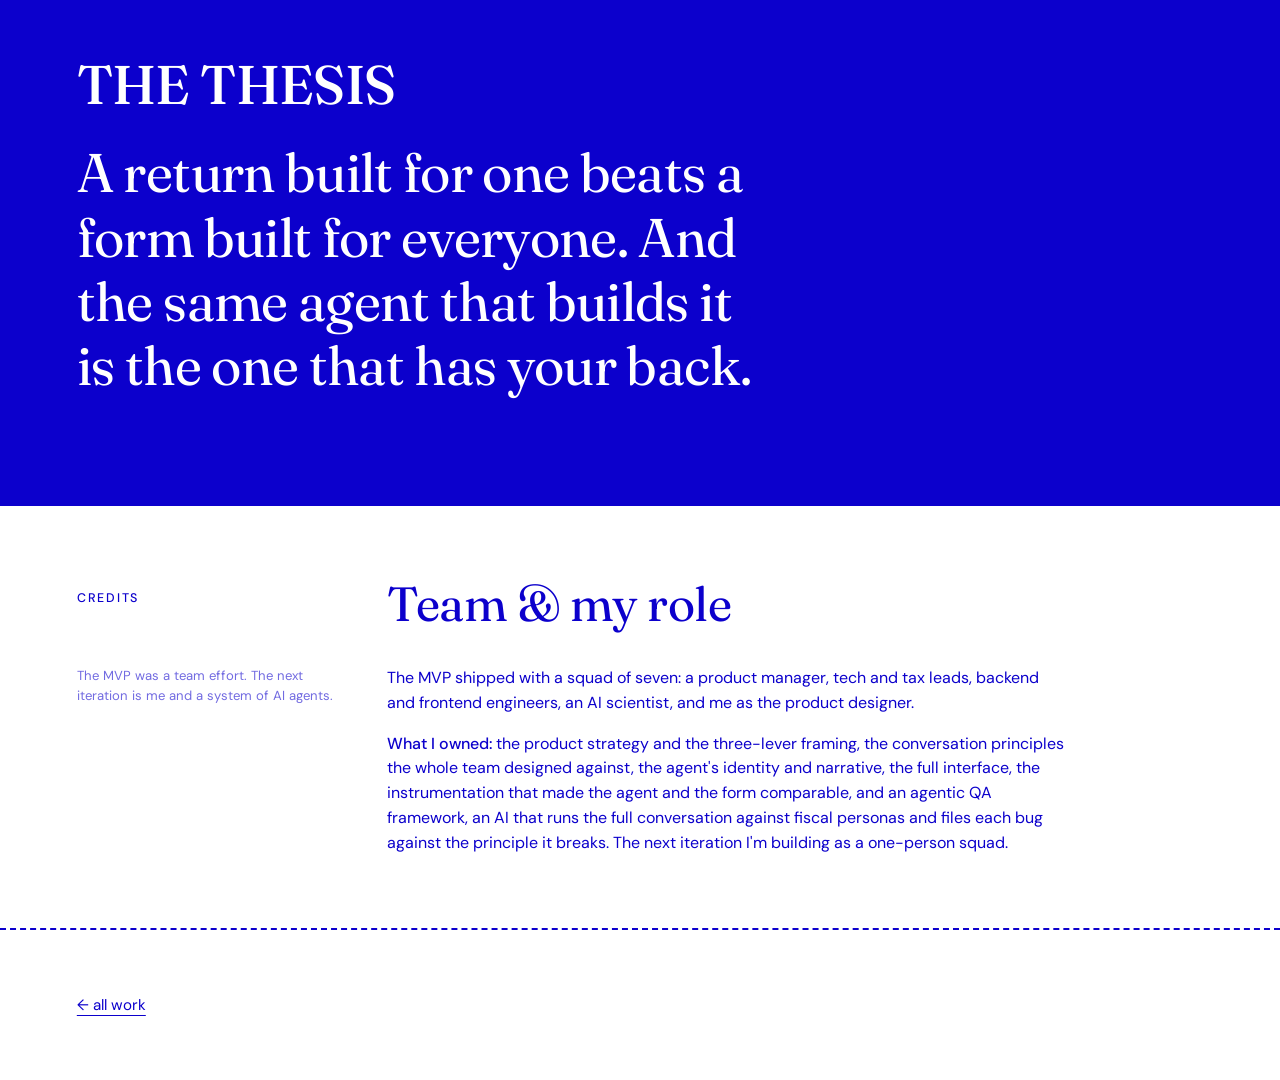
==== commit 26e2d50f: "Case study: copy revisions + mobile carousel swipe hint - drop 'agentic' from the experience line (k" ====
--- a/case-tax-agent.html
+++ b/case-tax-agent.html
@@ -4,7 +4,7 @@
 <meta charset="utf-8">
 <meta name="viewport" content="width=device-width, initial-scale=1">
 <title>Agentic TaxDown — case study · pablo rego</title>
-<meta name="description" content="Case study: an agentic experience that tailors the tax return to each person. A shipped MVP at TaxDown and the end-to-end generative experience now reimagining it.">
+<meta name="description" content="Case study: an experience that tailors the tax return to each person. A shipped MVP at TaxDown and the end-to-end generative experience now reimagining it.">
 
 <link rel="preconnect" href="https://fonts.googleapis.com">
 <link rel="preconnect" href="https://fonts.gstatic.com" crossorigin>
@@ -28,7 +28,7 @@
     <p class="kicker rv">Case 01 · TaxDown · 2025 → ongoing</p>
     <h1 class="rv" data-depth="-0.02">Agentic TaxDown</h1>
     <p class="sub rv">
-      An agentic experience that tailors the tax return to each person filing it.
+      An experience that tailors the tax return to each person filing it.
       The AI does the reach. A human advisor keeps the accountability.
     </p>
   </section>
@@ -83,7 +83,7 @@
         <div class="cards rv">
           <div class="card"><span class="idx">01</span><h4>Quantitative friction</h4><p>The more complex the return, the more data to provide: more screens, more forms, more fields. Sheer volume.</p></div>
           <div class="card"><span class="idx">02</span><h4>Uncertainty</h4><p>Complex data doesn't live in your head: rental dates, sale values, expenses, crypto trades. People often don't know what's being asked, and even when they do, they don't know where to find it. That also lands as a heavy support load on the company.</p></div>
-          <div class="card"><span class="idx">03</span><h4>Accompaniment gap</h4><p>These users are used to delegating to an advisor who does the hard part with precision. A human-only team can't scale that, and gets low-quality data back, which means endless back-and-forth during the flow and at review.</p></div>
+          <div class="card"><span class="idx">03</span><h4>Accompaniment gap</h4><p>These users are used to delegating to an advisor who does the hard part with precision. The current flow doesn't give that — and bespoke accompaniment for every filer would take far more human resources than it scales to. Left to self-serve, they return low-quality data, which means endless back-and-forth during the flow and at review.</p></div>
         </div>
       </div>
     </div>
@@ -101,7 +101,7 @@
         <div class="cards rv">
           <div class="card"><span class="idx">↓</span><h4>Ask less</h4><p>Cut the quantitative friction. Only ask what a case needs, never what we already know.</p></div>
           <div class="card"><span class="idx">?</span><h4>Remove uncertainty</h4><p>Read each user and how they are behaving, then give them the context their case needs, which data matters and where to find it.</p></div>
-          <div class="card"><span class="idx">+</span><h4>Accompany, proactively</h4><p>Step in before the user knows there is a problem, heading off needless escalations to human advisors and curating the information those advisors receive.</p></div>
+          <div class="card"><span class="idx">+</span><h4>Accompany, proactively</h4><p>Solve the user's problems before they realise they have them, heading off needless escalations to human advisors and curating the information those advisors receive.</p></div>
         </div>
       </div>
     </div>
@@ -120,9 +120,10 @@
       <div>
         <div class="prose rv">
           <p>
-            To validate the hypotheses we started small. Some property sections went through
-            the classic form, others through a new experience guided by a conversational
-            agent, so the test ran right beside the control.
+            To validate the hypotheses we scoped down to one slice of the return — the
+            property section, complex enough to matter and self-contained enough to test
+            cleanly. Some of those sections went through the classic form, others through a new
+            experience guided by a conversational agent, so the test ran right beside the control.
           </p>
           <p>
             <b>Ask less.</b> The agent asks only what we need. No pre-filled forms to read,
@@ -182,7 +183,7 @@
         </div>
 
         <div class="callout rv">
-          <h4>Reading the numbers</h4>
+          <h4>Disclaimers</h4>
           <ul>
             <li><b>Self-selection.</b> Users pick the agent at the selector, so the cohorts aren't randomised. The +9.2% is directional, and a clean A/B is designed and pending.</li>
             <li><b>We retired our own headline.</b> An earlier read claimed the agent was 34% faster. A later audit found the form's timing skewed by single-page re-entries, so we pulled the claim and rebuilt the method, tagging modality on every event from day one.</li>
@@ -207,7 +208,7 @@
           <li><b>One property at a time isn't enough compounding.</b> Because each property is a separate conversation, we can't synthesise across them. Collapsing four fields into "the buy and sell dates and prices of your Lavapiés flat" saves a little. The real prize, "last year you lived with your son Jaime as a dependent in the Montera flat and rented out the other three, still true?", needs the whole return in one conversation.</li>
           <li><b>We over-constrained the agent.</b> Fear of fiscal errors made it more deterministic than we wanted, which, paradoxically, produced more hallucination and rigidity, not less.</li>
           <li><b>For confident users, the conversation added friction.</b> Reading and writing more than a form makes no sense when someone already knows their data cold. The help matters most exactly when the user is unsure.</li>
-          <li><b>We were fighting a technology that moves at dizzying speed</b>, hand to hand, week to week.</li>
+          <li><b>We were building on ground that kept moving.</b> The models shifted capability week to week, so calls that were right at build time were stale by ship, and patterns had to be rebuilt almost as fast as we set them.</li>
         </ul>
       </div>
     </div>
@@ -252,6 +253,7 @@
         <div class="card"><h4>Less friction</h4><p>User interventions, data points required, and time to a result, measured against the classic flow.</p></div>
         <div class="card"><h4>The correctness gate</h4><p>Non-negotiable. At equal data, the agent's result must be identical to TaxDown's. The engine is the judge.</p></div>
         <div class="card"><h4>More accompaniment</h4><p>How often users ask open questions or for a human, whether they correct or defer data, and the richness of what they volunteer in natural language.</p></div>
+        <div class="card"><h4>Qualitative testing</h4><p>Moderated sessions with real filers — where they hesitate, what they trust, what they say in their own words. The numbers tell us what happened; users tell us why.</p></div>
       </div>
 
       <div class="flowband">
--- a/styles.css
+++ b/styles.css
@@ -179,6 +179,7 @@
 .case .go{ display:inline-block; margin-top:26px; text-decoration:underline; text-underline-offset:.35em; font-size:.95rem; }
 .case:hover .go{ font-weight:500; }
 .case.soon{ cursor:none; }   /* coming soon: hovers like a case, custom "Coming Soon" cursor */
+#work .case:last-child{ border-bottom:var(--rule); }   /* close the featured-work list with a dashed rule under the last case */
 
 /* abstract CSS visuals inside featured cards */
 .case-visual{ position:relative; min-height:clamp(260px,36vw,460px); }
@@ -292,9 +293,12 @@
 .about{ display:grid; grid-template-columns:minmax(0,7fr) minmax(0,5fr); gap:clamp(32px,5vw,90px); }
 .about .bio{ max-width:58ch; font-size:clamp(1rem,1.2vw,1.15rem); }
 .about .bio p + p{ margin-top:1em; }
-.about h5{ font-size:.78rem; letter-spacing:.14em; text-transform:uppercase; font-weight:500; margin-bottom:14px; }
+.about h5{ font-family:var(--serif); font-weight:400; font-size:clamp(1.3rem,2.2vw,1.7rem); line-height:1.12; letter-spacing:-.01em; margin-bottom:14px; }
+.about h5::before{ content:"— "; }
 .about ul{ list-style:none; display:grid; gap:10px; }
-.about li::before{ content:"— "; }
+.about li{ padding-left:1.1em; position:relative; }
+.about li::before{ content:"•"; position:absolute; left:0; }
+.about a{ text-decoration:underline; text-underline-offset:.18em; text-decoration-thickness:1px; }
 .about .roles{ margin-top:34px; }
 .about .roles li b{ font-weight:500; }
 .about .bio > .about-h5{ margin-top:clamp(30px,4vh,44px); }
@@ -353,14 +357,25 @@
 
 /* ============ responsive ============ */
 @media (max-width: 860px){
-  .ch-head, .ch-body{ grid-template-columns:1fr; gap:14px; }
+  .ch-head, .ch-body{ grid-template-columns:minmax(0,1fr); gap:14px; }
+  .ch-body > aside{ display:none; }   /* chapter side-notes only make sense in the 2-column layout */
+  .ch-body > div > :first-child{ margin-top:0; }   /* first block sits at the same gap below the heading regardless of type (prose/kpis/cards/list) */
+  .ch-head{ gap:clamp(24px,4vh,44px); }   /* preheading→heading gap matches the heading→content gap (= ch-head margin-bottom) */
   .ch-num{ padding-top:0; }
-  .case{ grid-template-columns:1fr; }
+  .case{ grid-template-columns:minmax(0,1fr); }
   .case.flip .case-visual{ order:0; }
   .case-visual{ display:none; }   /* the floating illustration overlaps on small screens */
-  .map{ grid-template-columns:1fr; }
+  .map{ grid-template-columns:minmax(0,1fr); }
   .map .from{ border-right:none; border-bottom:var(--rule); }
-  .about{ grid-template-columns:1fr; }
+  .about{ grid-template-columns:minmax(0,1fr); }
   .orn{ display:none; }
   .nav a:not(.keep){ display:none; }
 }
+
+/* ============ mobile carousel hint ============ */
+@keyframes swipe-hint{ 0%,100%{ transform:translateX(0); opacity:.5; } 50%{ transform:translateX(-7px); opacity:1; } }
+@media (max-width: 860px){
+  .flow-lbl{ display:flex; align-items:center; }                                  /* row screens scroll horizontally on mobile */
+  .flow-lbl::after{ content:"\2190"; margin-left:auto; font-size:1.2em; line-height:1; opacity:.65; animation:swipe-hint 1.5s ease-in-out infinite; }
+}
+@media (prefers-reduced-motion: reduce){ .flow-lbl::after{ animation:none; } }
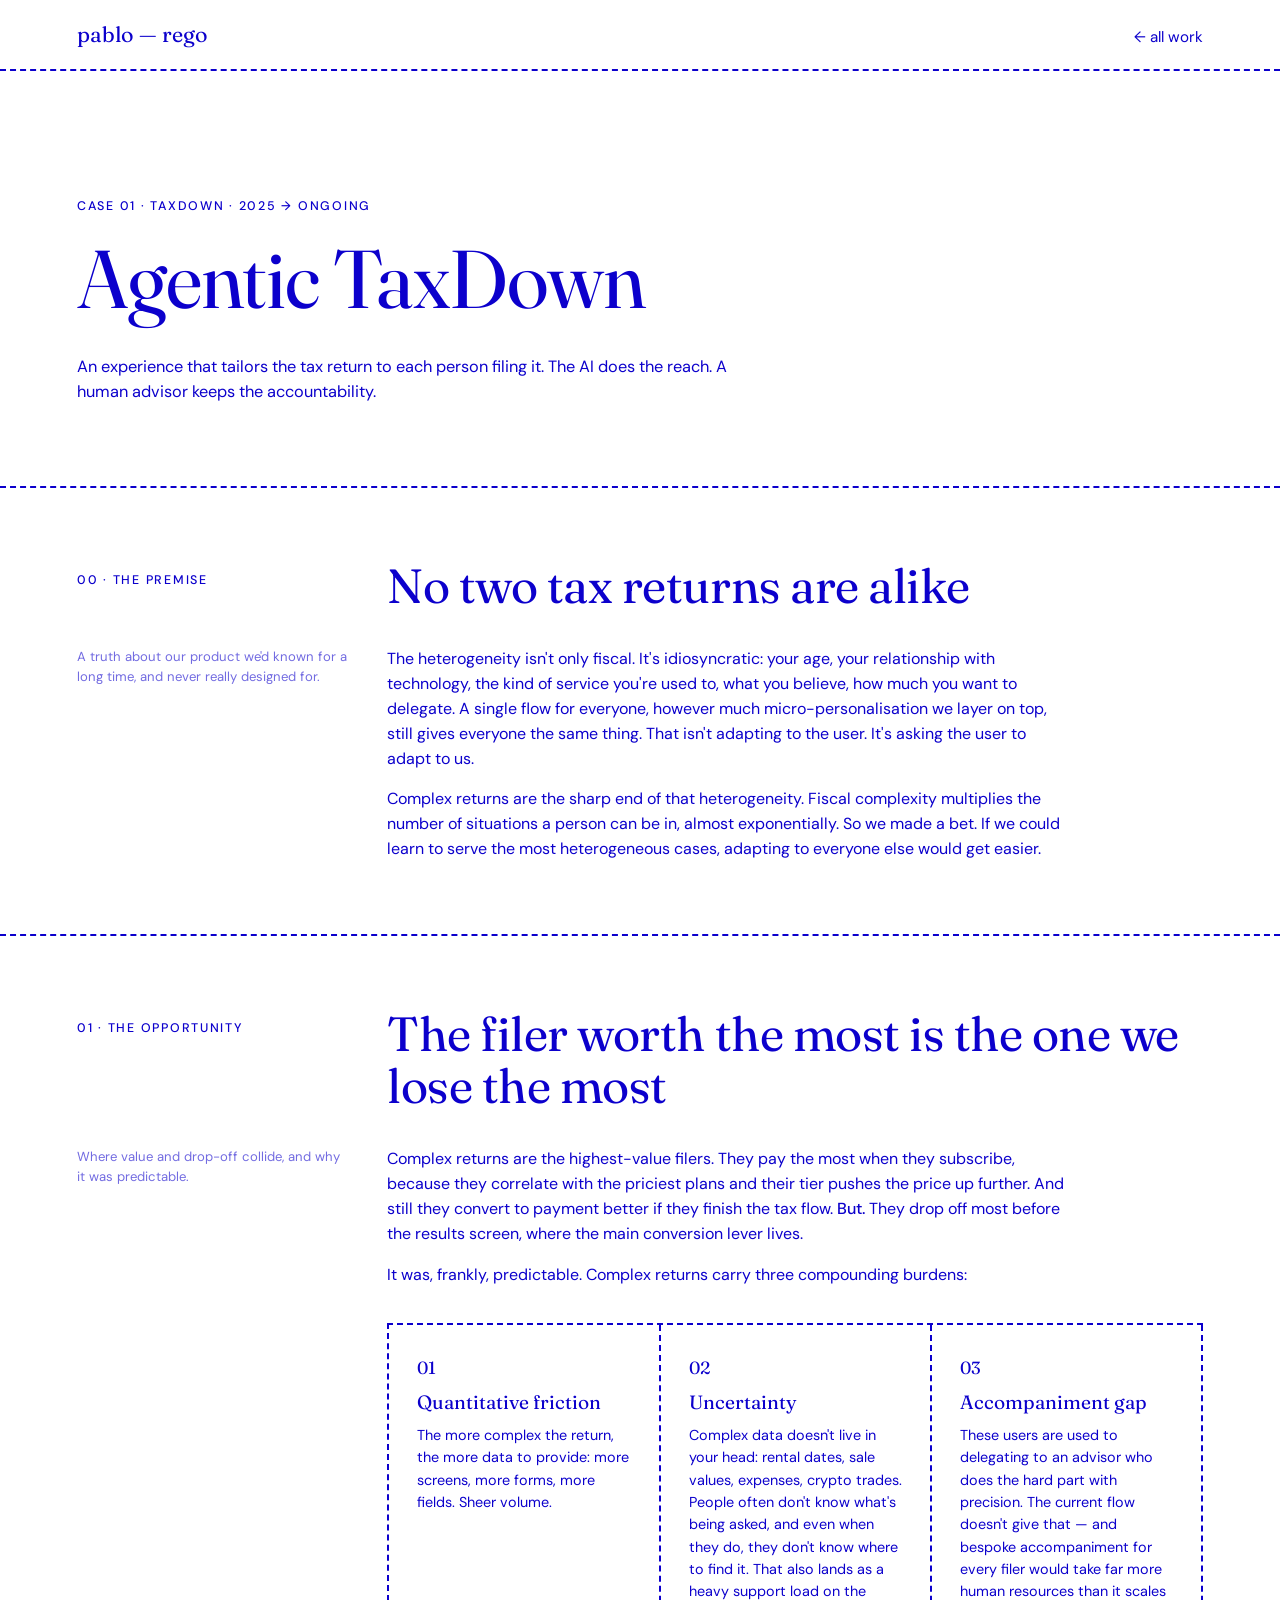
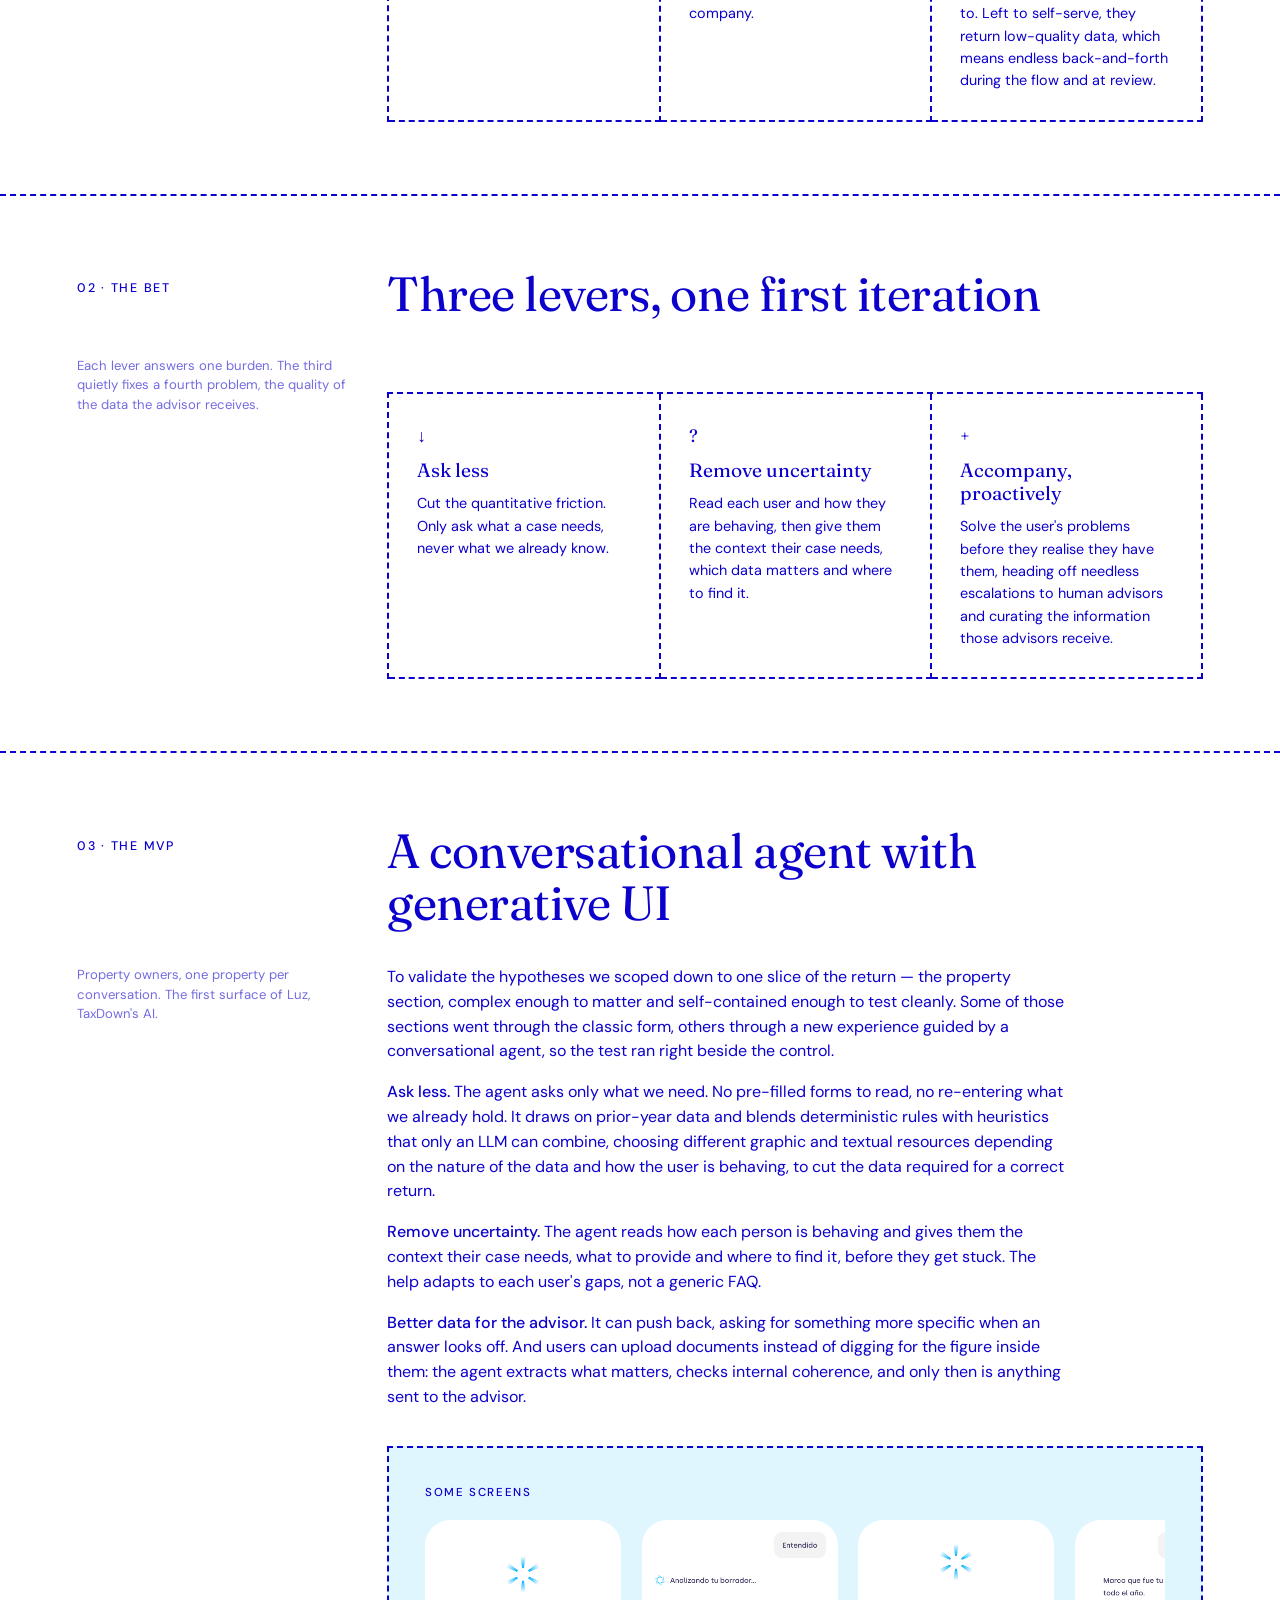
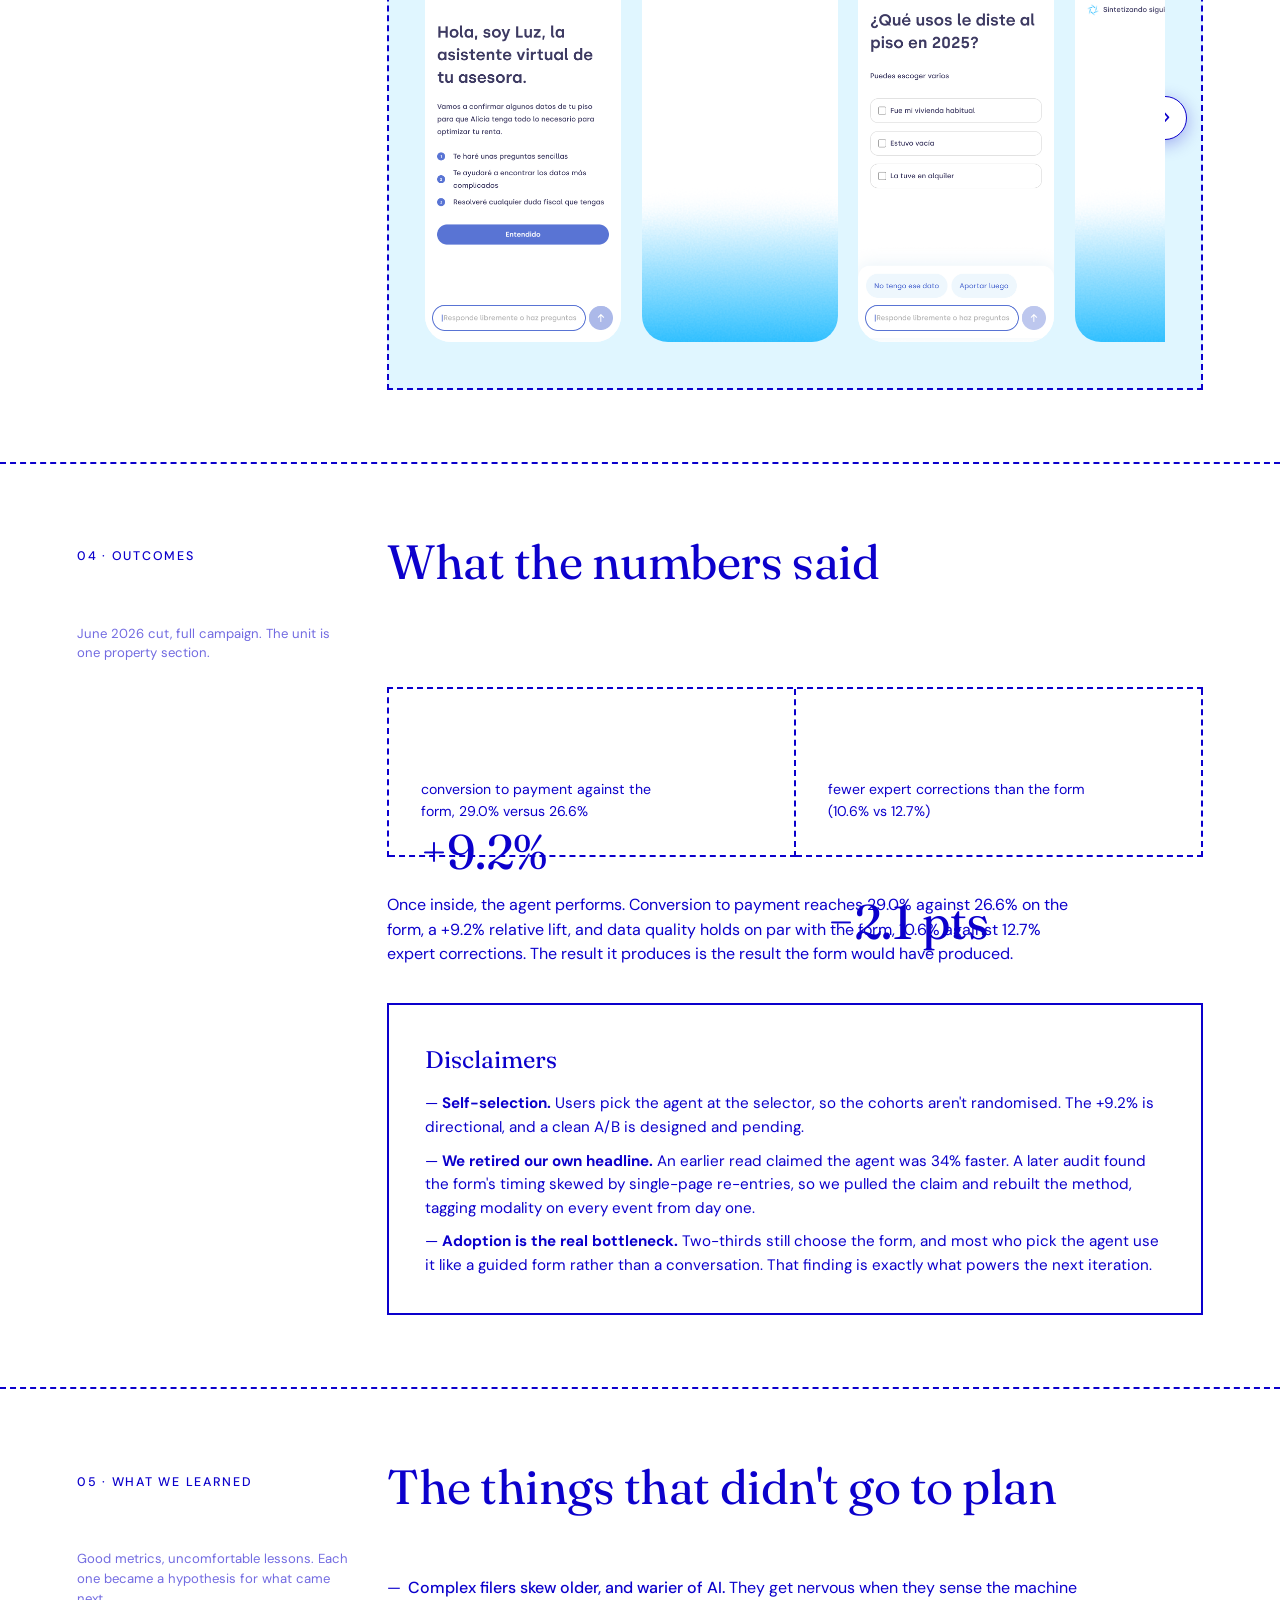
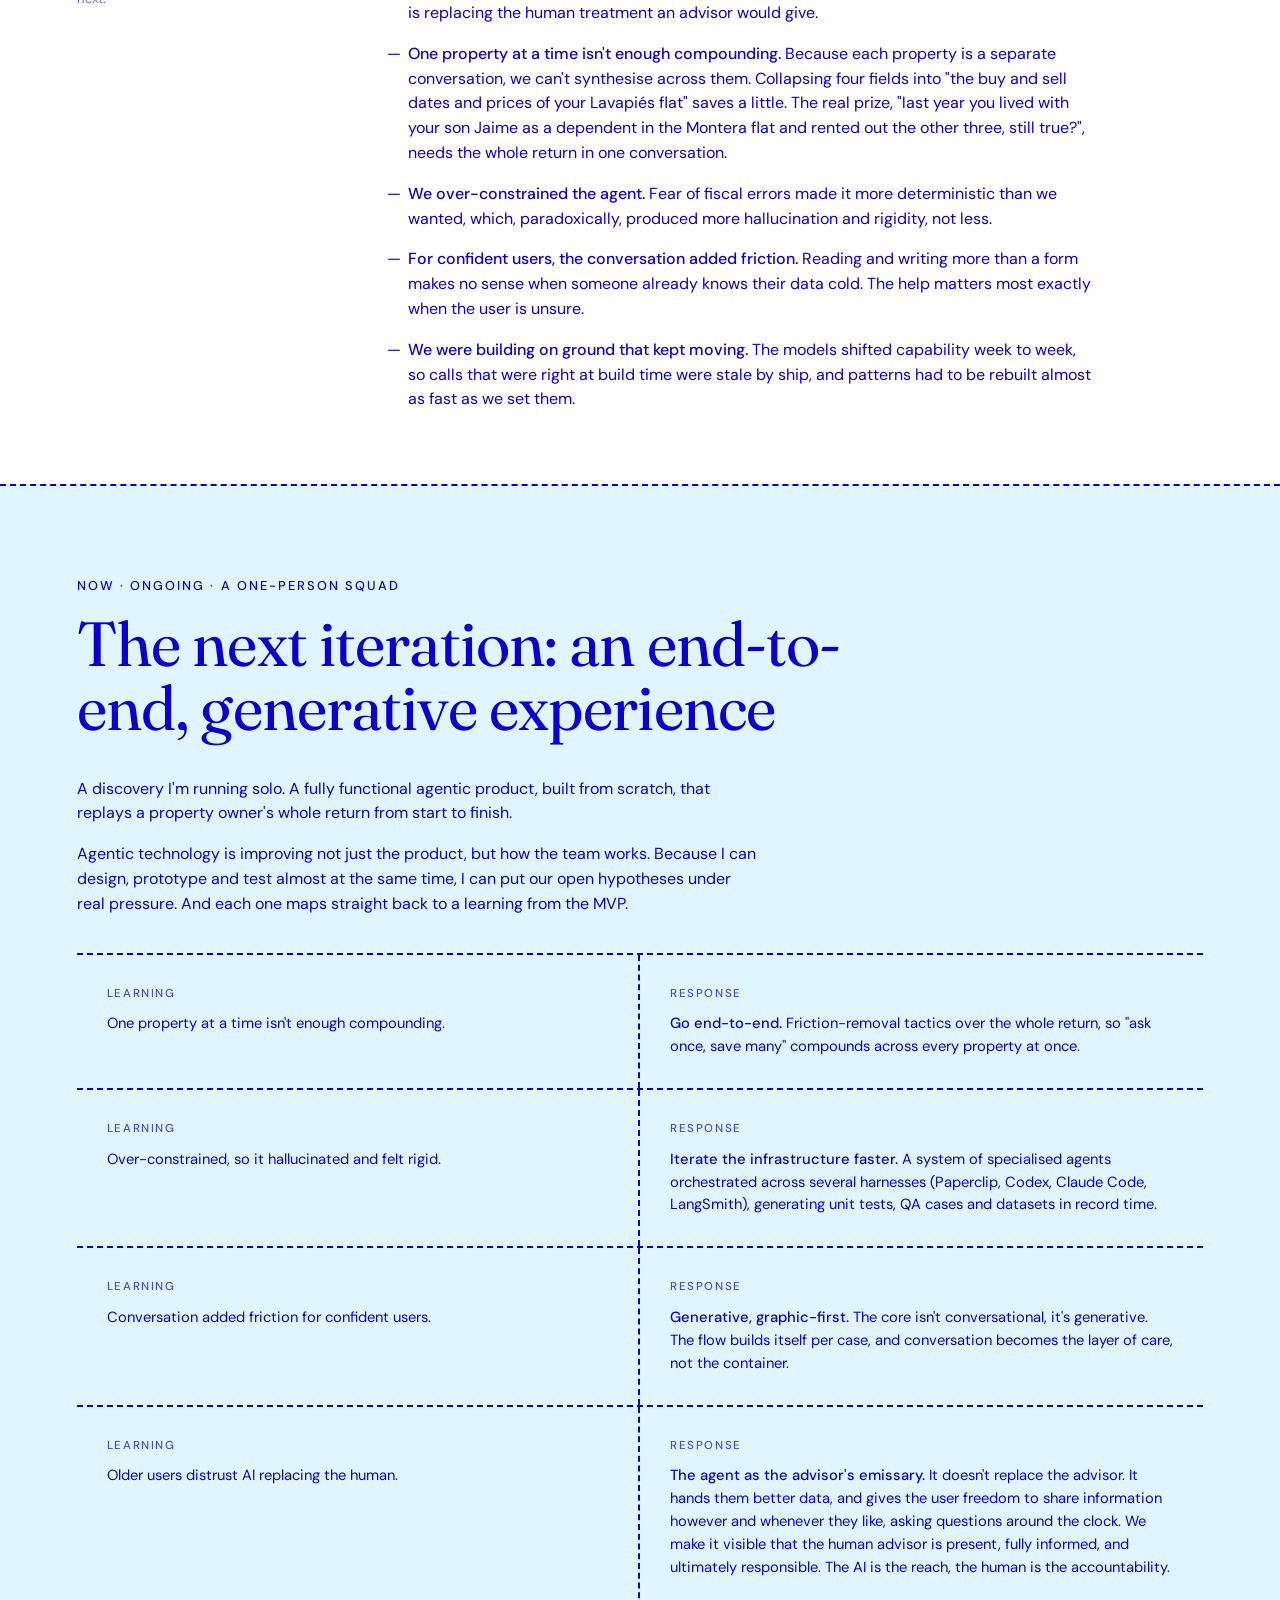
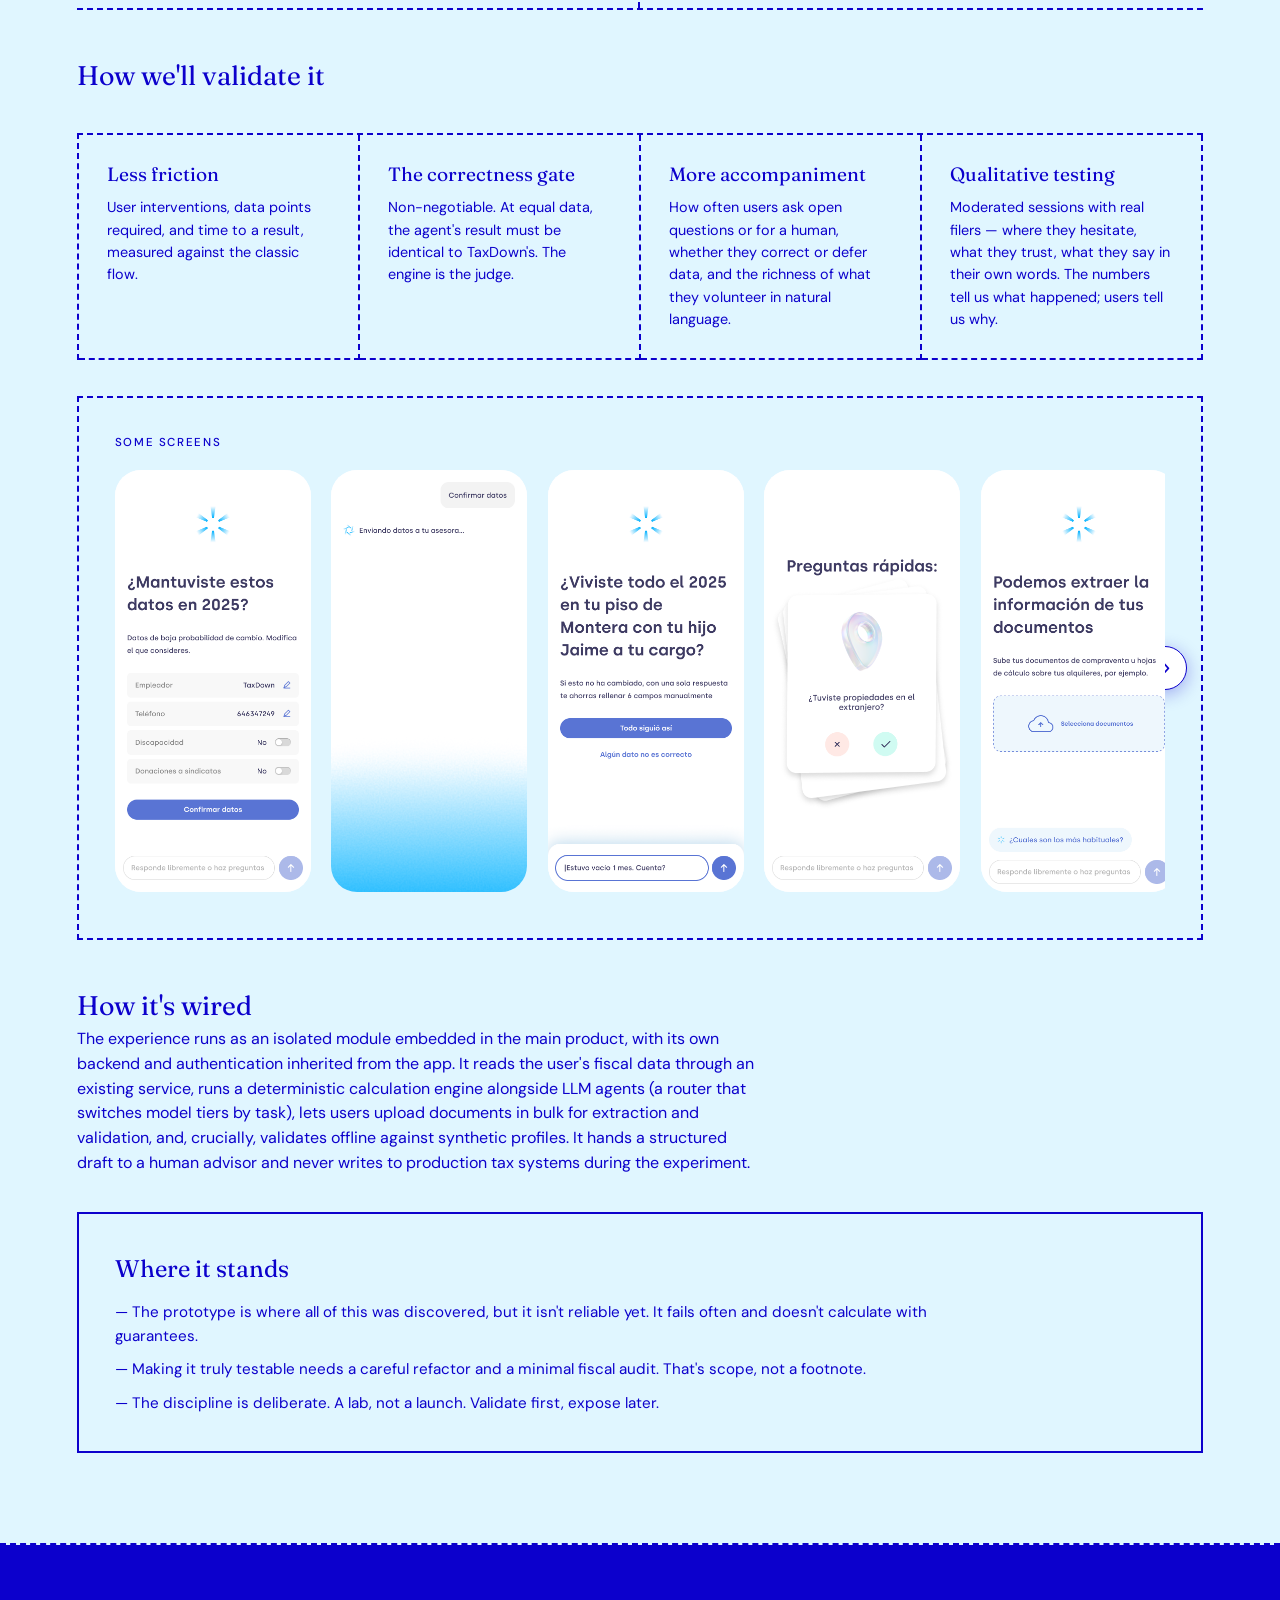
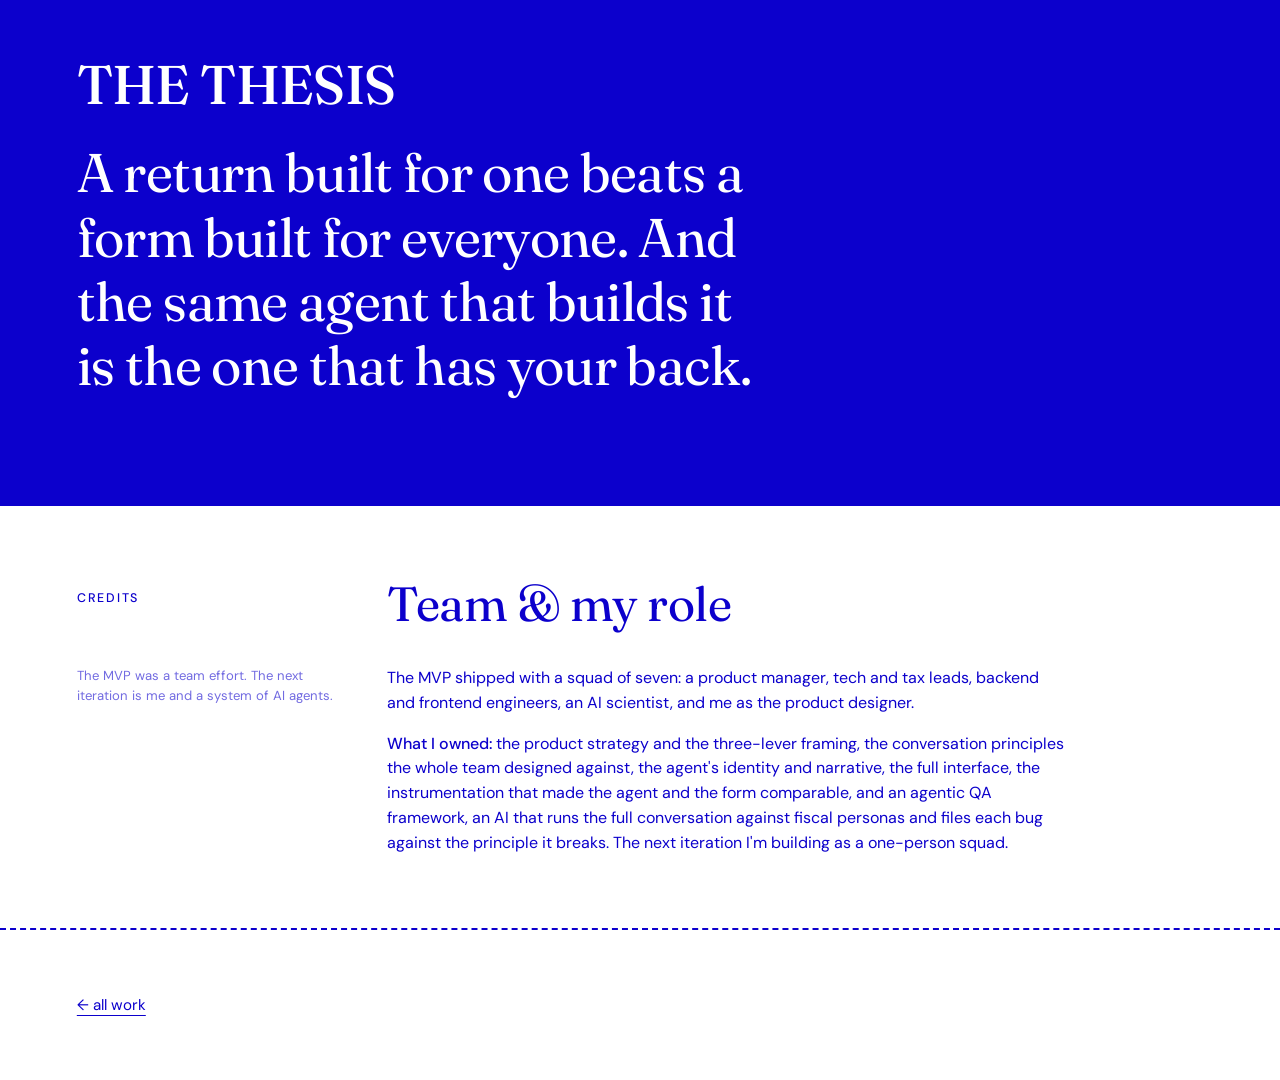
==== commit 790c020b: "Case study carousel: circular next button (scrolls forward, hides at end) Replaces the unclear text " ====
--- a/case-tax-agent.html
+++ b/case-tax-agent.html
@@ -146,6 +146,7 @@
         </div>
 
         <div class="flowband">
+          <button class="flow-next" type="button" aria-label="Next screens">›</button>
           <p class="flow-lbl">Some screens</p>
           <div class="flow">
             <div class="phone"><div class="screen"><img src="[data-uri]" alt="Luz intro"></div></div>
@@ -257,6 +258,7 @@
       </div>
 
       <div class="flowband">
+        <button class="flow-next" type="button" aria-label="Next screens">›</button>
         <p class="flow-lbl">Some screens</p>
         <div class="flow">
           <div class="phone"><div class="screen"><img src="[data-uri]" alt="Confirm stable data in one block"></div></div>
--- a/styles.css
+++ b/styles.css
@@ -372,10 +372,19 @@
   .nav a:not(.keep){ display:none; }
 }
 
-/* ============ mobile carousel hint ============ */
-@keyframes swipe-hint{ 0%,100%{ transform:translateX(0); opacity:.5; } 50%{ transform:translateX(-7px); opacity:1; } }
-@media (max-width: 860px){
-  .flow-lbl{ display:flex; align-items:center; }                                  /* row screens scroll horizontally on mobile */
-  .flow-lbl::after{ content:"\2190"; margin-left:auto; font-size:1.2em; line-height:1; opacity:.65; animation:swipe-hint 1.5s ease-in-out infinite; }
-}
-@media (prefers-reduced-motion: reduce){ .flow-lbl::after{ animation:none; } }
+/* ============ carousel "next" button (shows only while the screen row can scroll) ============ */
+.flowband{ position:relative; }
+.flow-next{
+  position:absolute; top:50%; right:14px; transform:translateY(-50%);
+  width:44px; height:44px; border-radius:50%; border:1.5px solid var(--ink);
+  background:var(--paper); color:var(--ink);
+  display:flex; align-items:center; justify-content:center;
+  font-size:1.5rem; line-height:1; padding:0 0 3px 2px; cursor:pointer;
+  box-shadow:0 4px 18px color-mix(in srgb, var(--ink) 32%, transparent);
+  transition:opacity .25s ease, background .2s ease, color .2s ease;
+  animation:flow-nudge 1.6s ease-in-out infinite;
+}
+.flow-next:hover{ background:var(--ink); color:var(--paper); }
+.flow-next.off{ opacity:0; pointer-events:none; }
+@keyframes flow-nudge{ 0%,100%{ transform:translateY(-50%) translateX(0);} 50%{ transform:translateY(-50%) translateX(4px);} }
+@media (prefers-reduced-motion: reduce){ .flow-next{ animation:none; } }
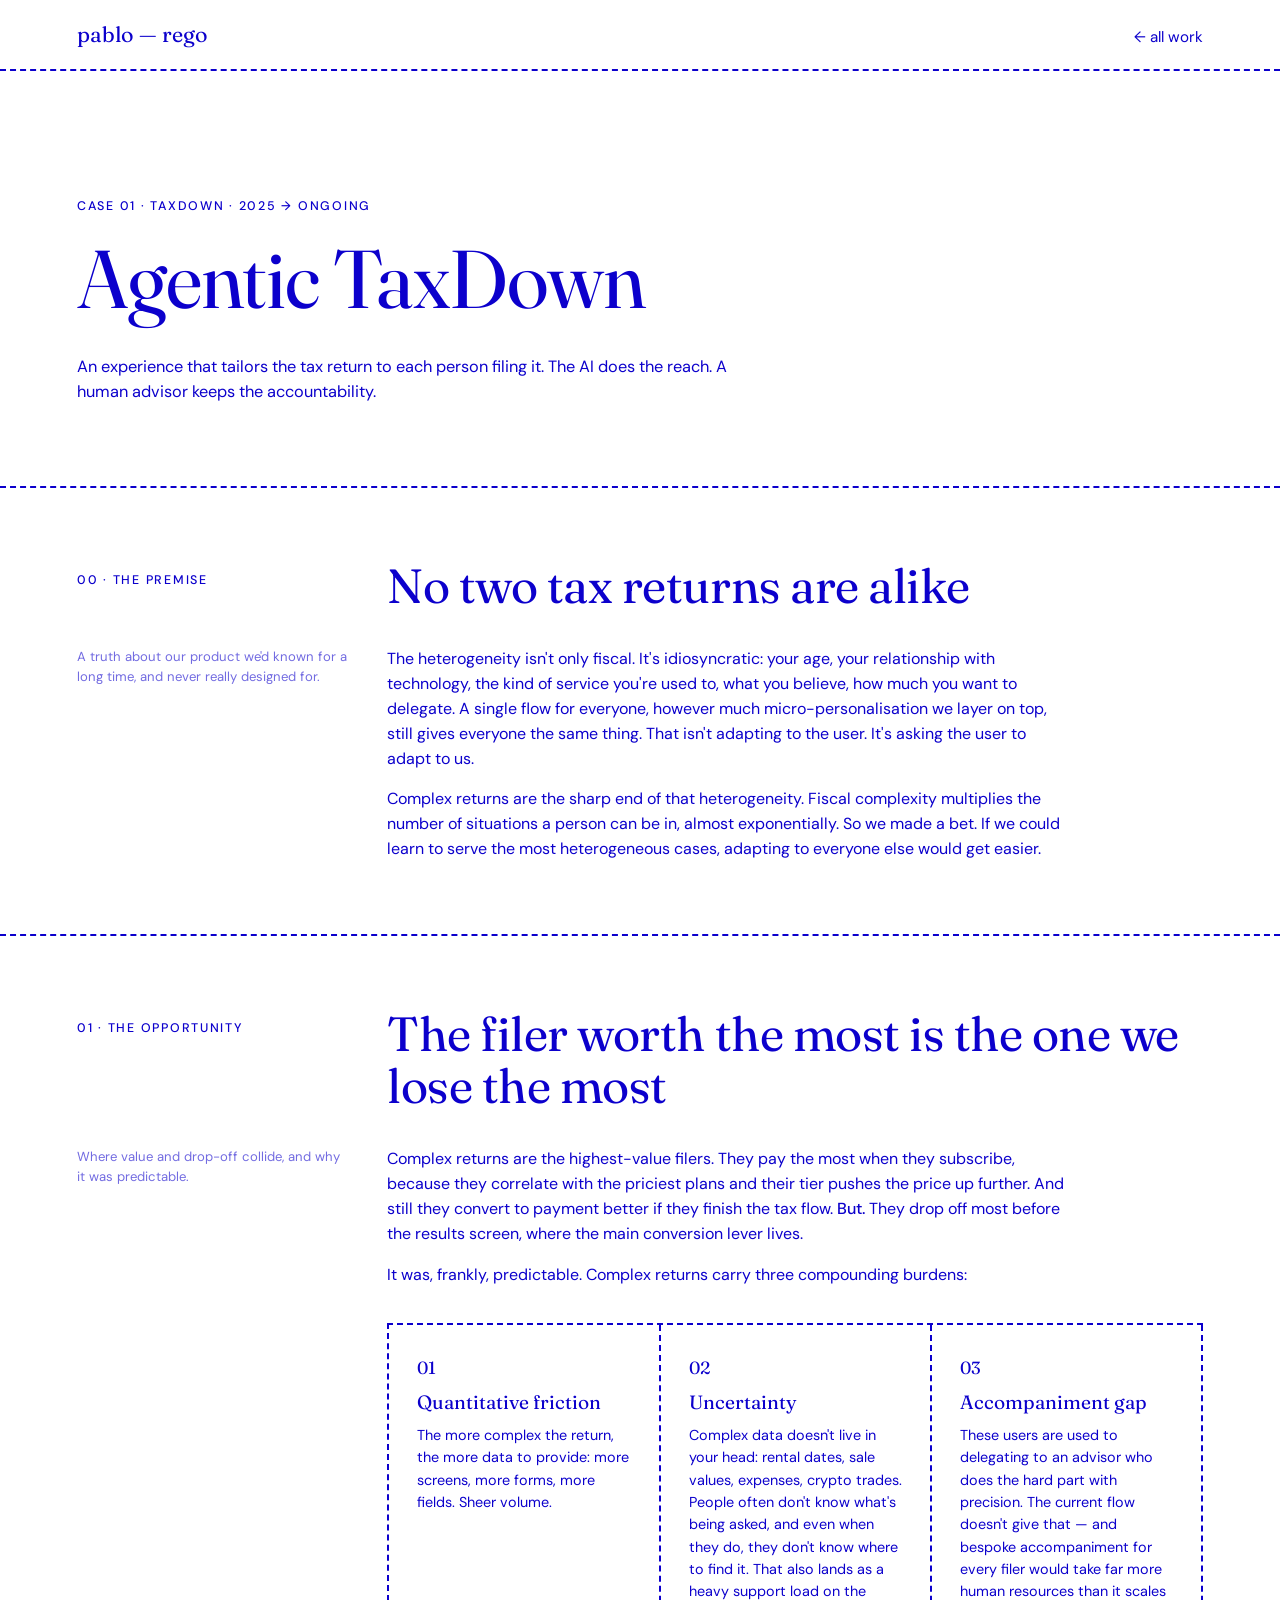
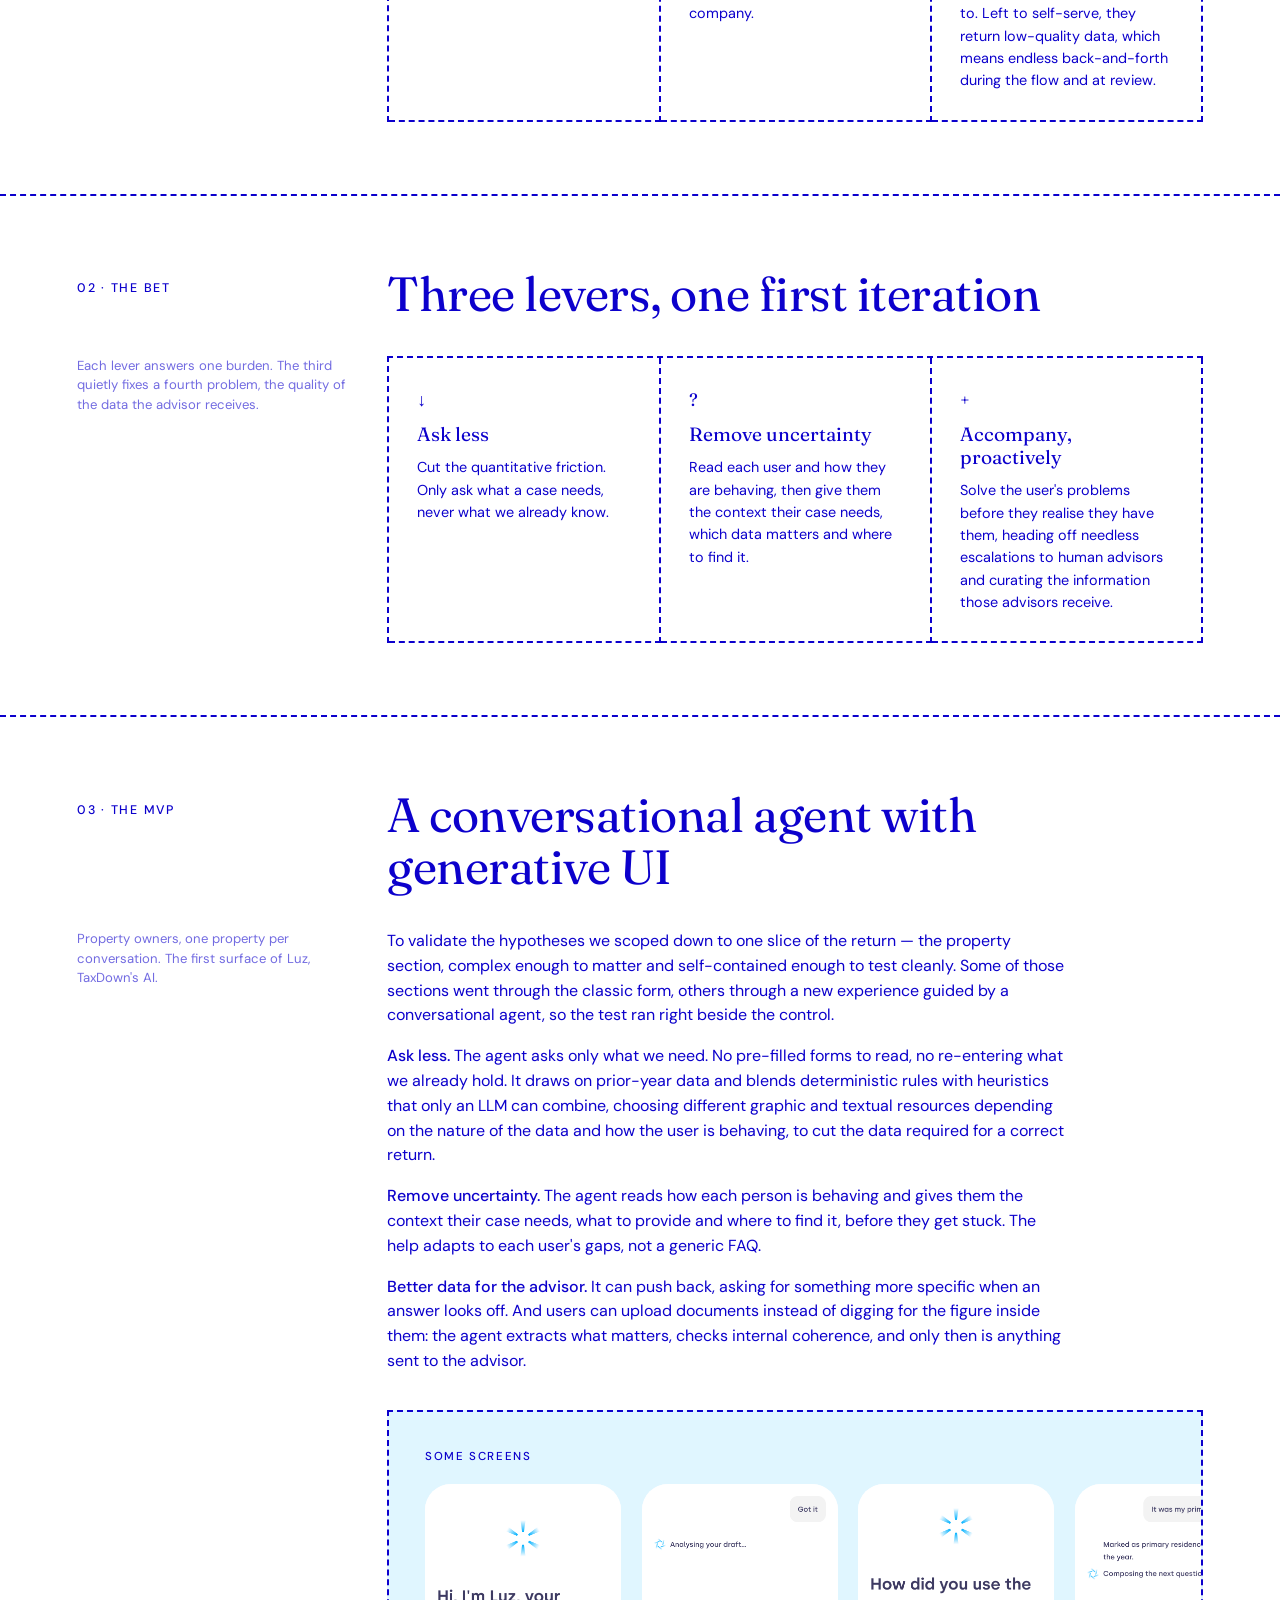
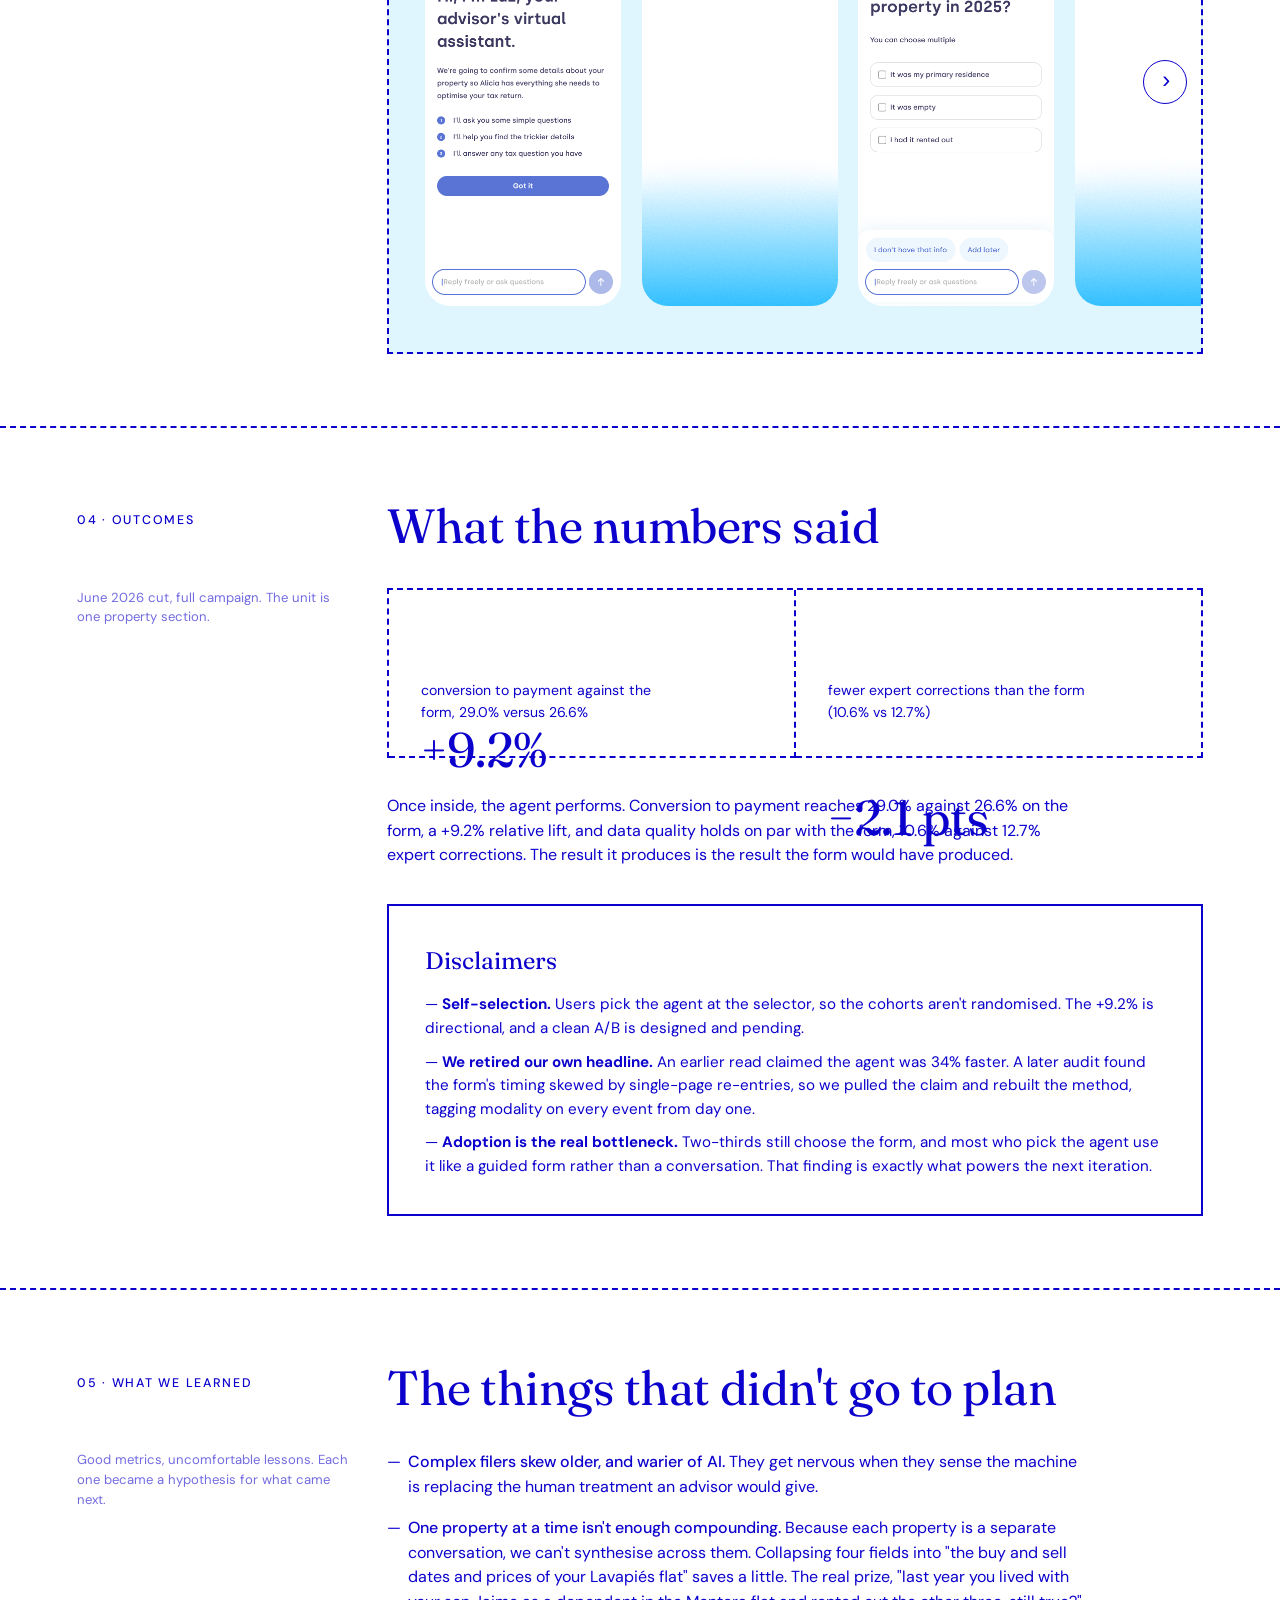
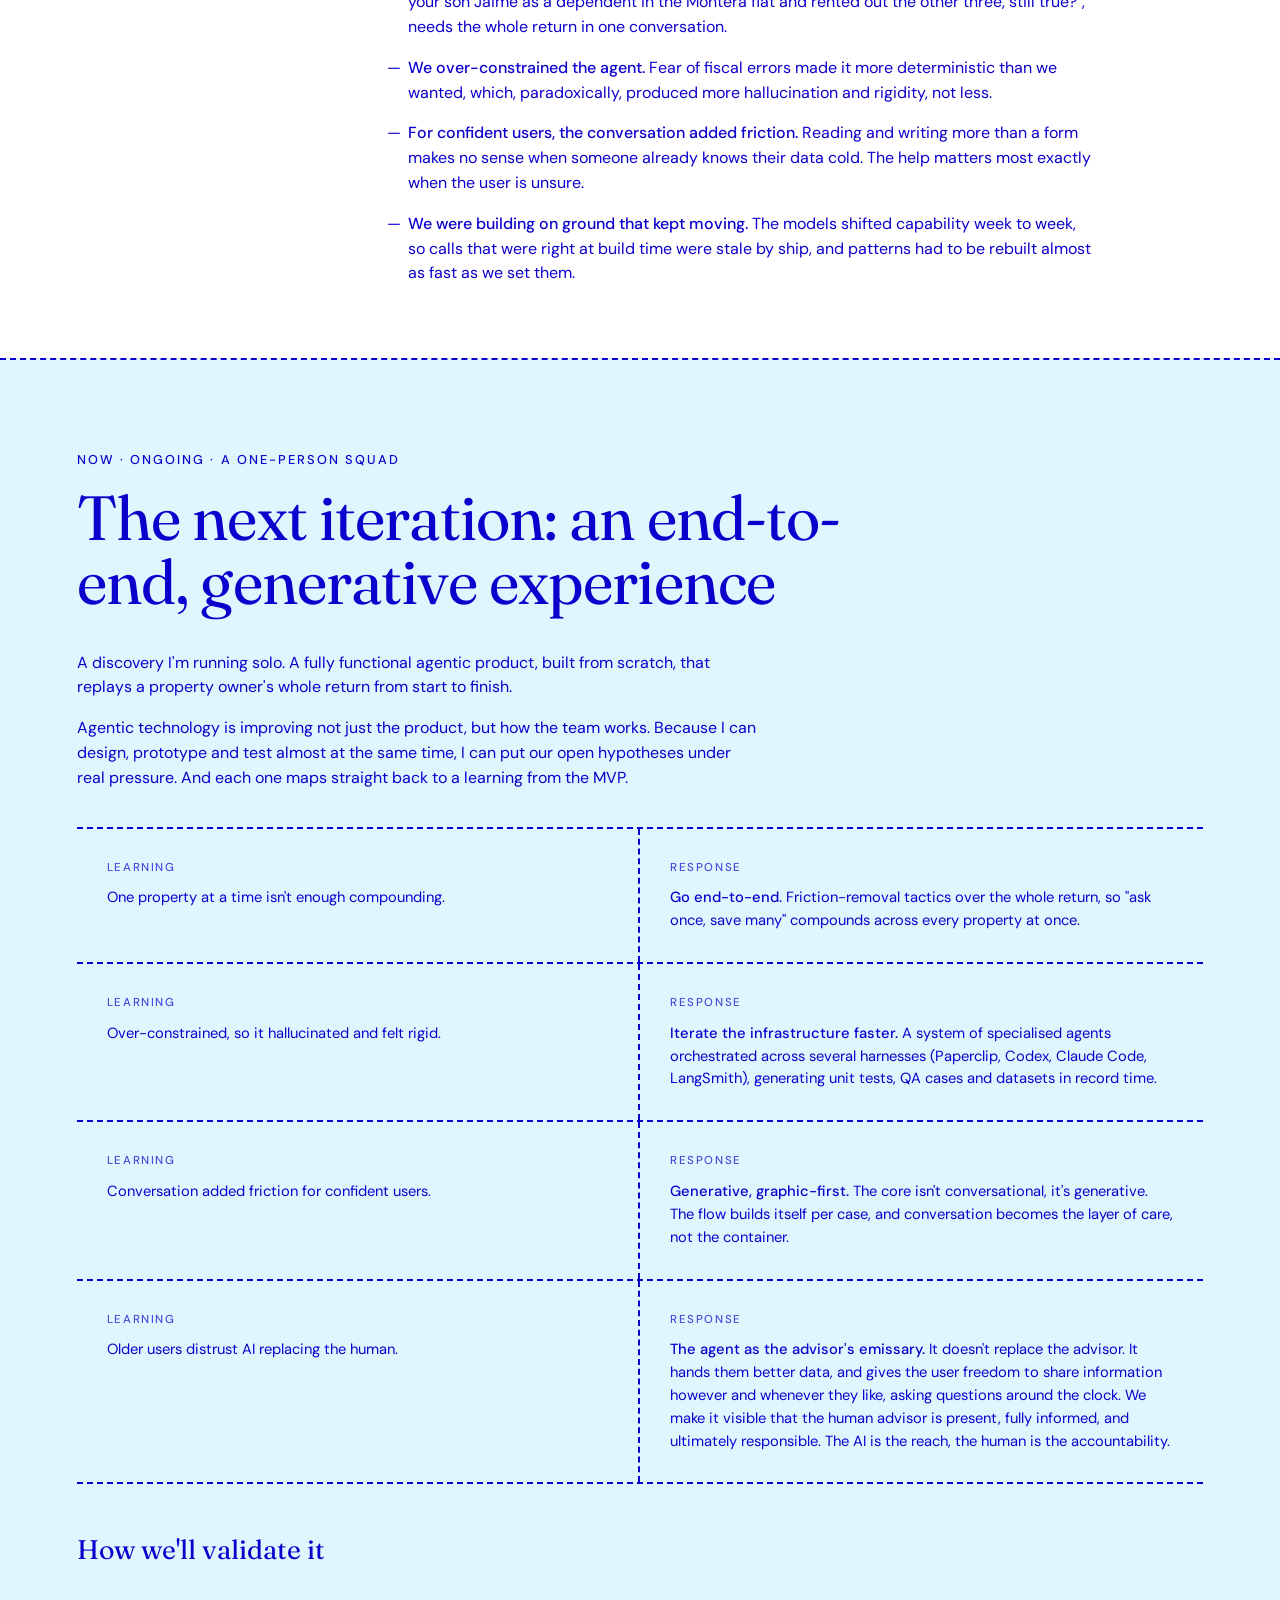
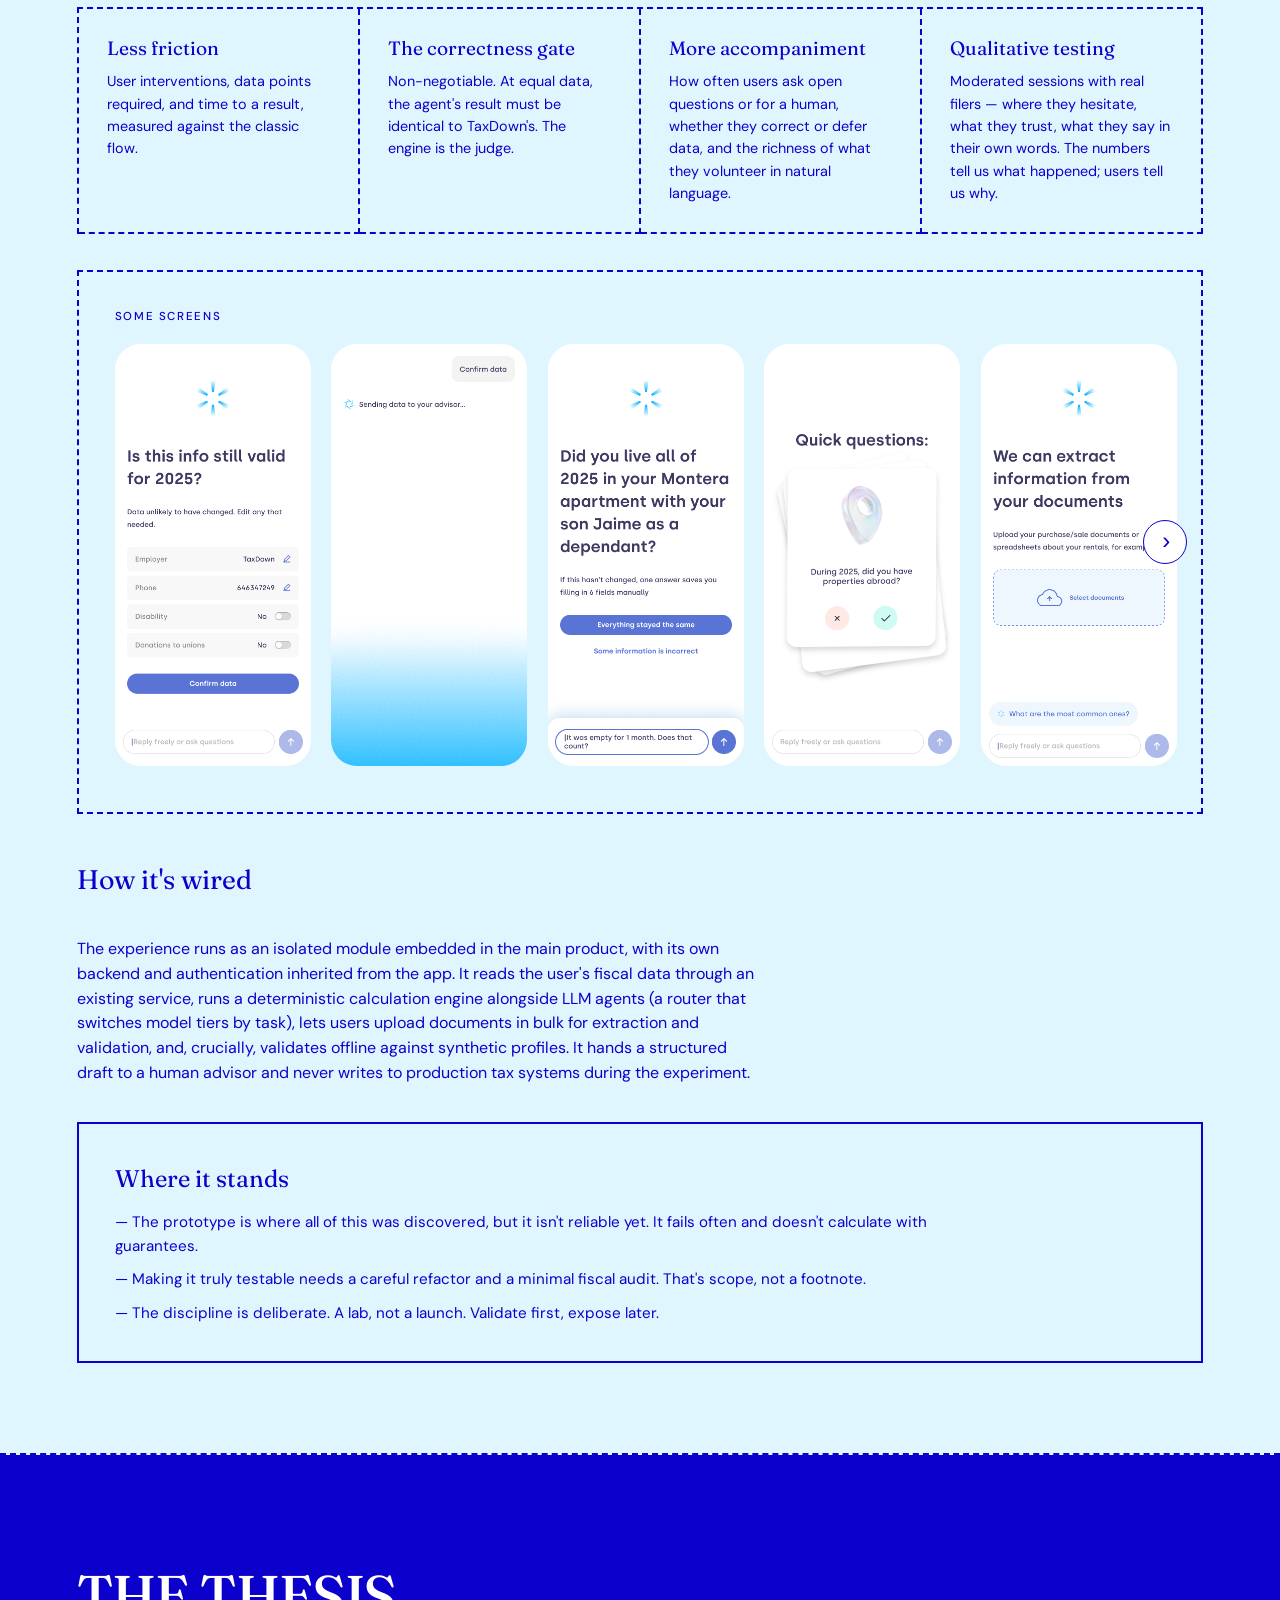
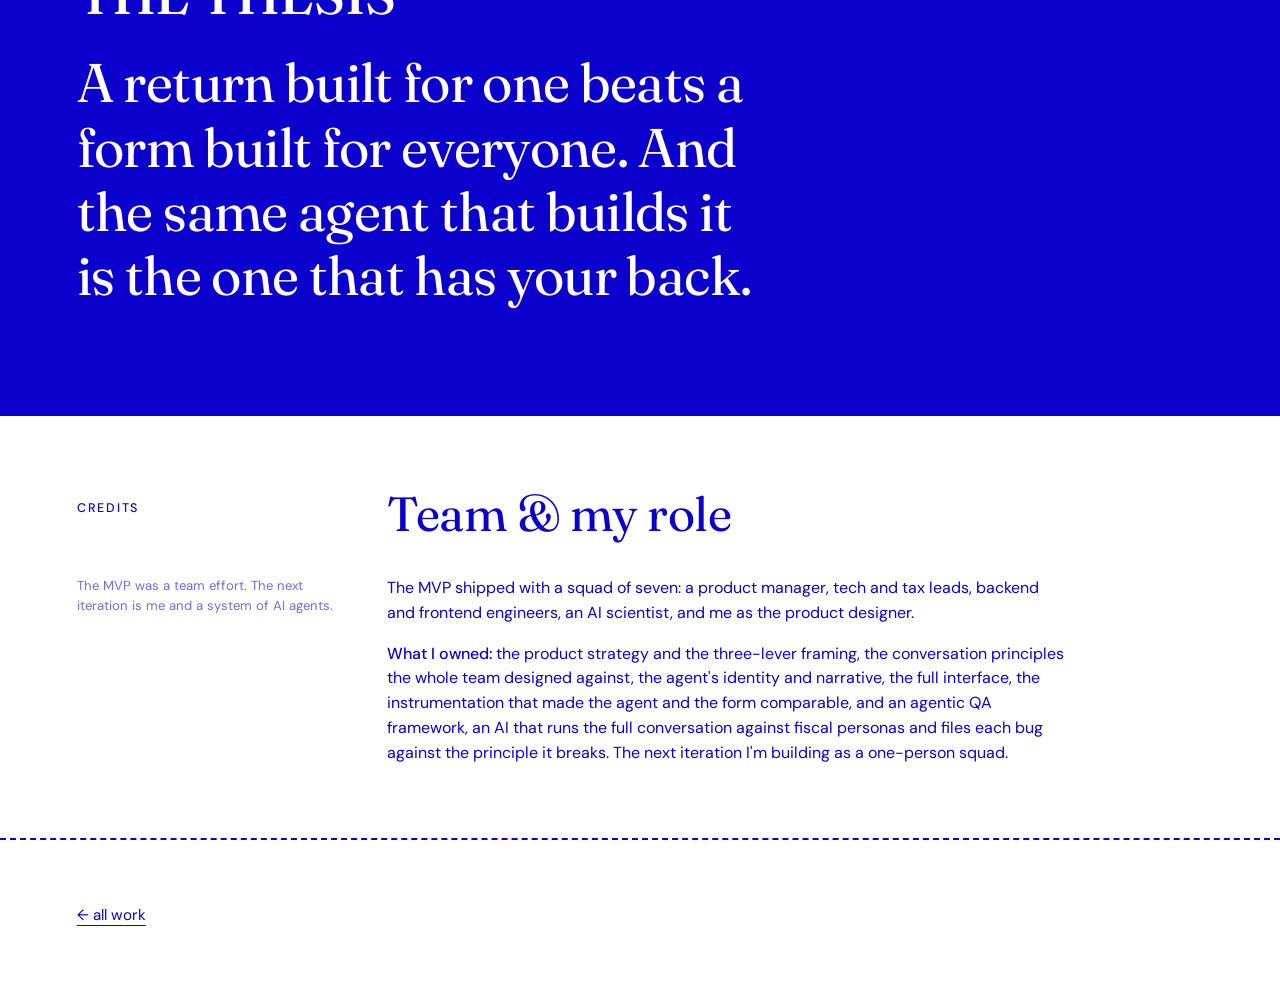
==== commit 36fc0fe6: "Case study: English phone screens in both carousels (MVP + PoC) Co-Authored-By: Claude Opus 4.8 <nor" ====
--- a/case-tax-agent.html
+++ b/case-tax-agent.html
@@ -149,11 +149,11 @@
           <button class="flow-next" type="button" aria-label="Next screens">›</button>
           <p class="flow-lbl">Some screens</p>
           <div class="flow">
-            <div class="phone"><div class="screen"><img src="[data-uri]" alt="Luz intro"></div></div>
-            <div class="phone"><div class="screen"><img src="[data-uri]" alt="Reading the draft"></div></div>
-            <div class="phone"><div class="screen"><img src="[data-uri]" alt="Generated checkbox card"></div></div>
-            <div class="phone"><div class="screen"><img src="[data-uri]